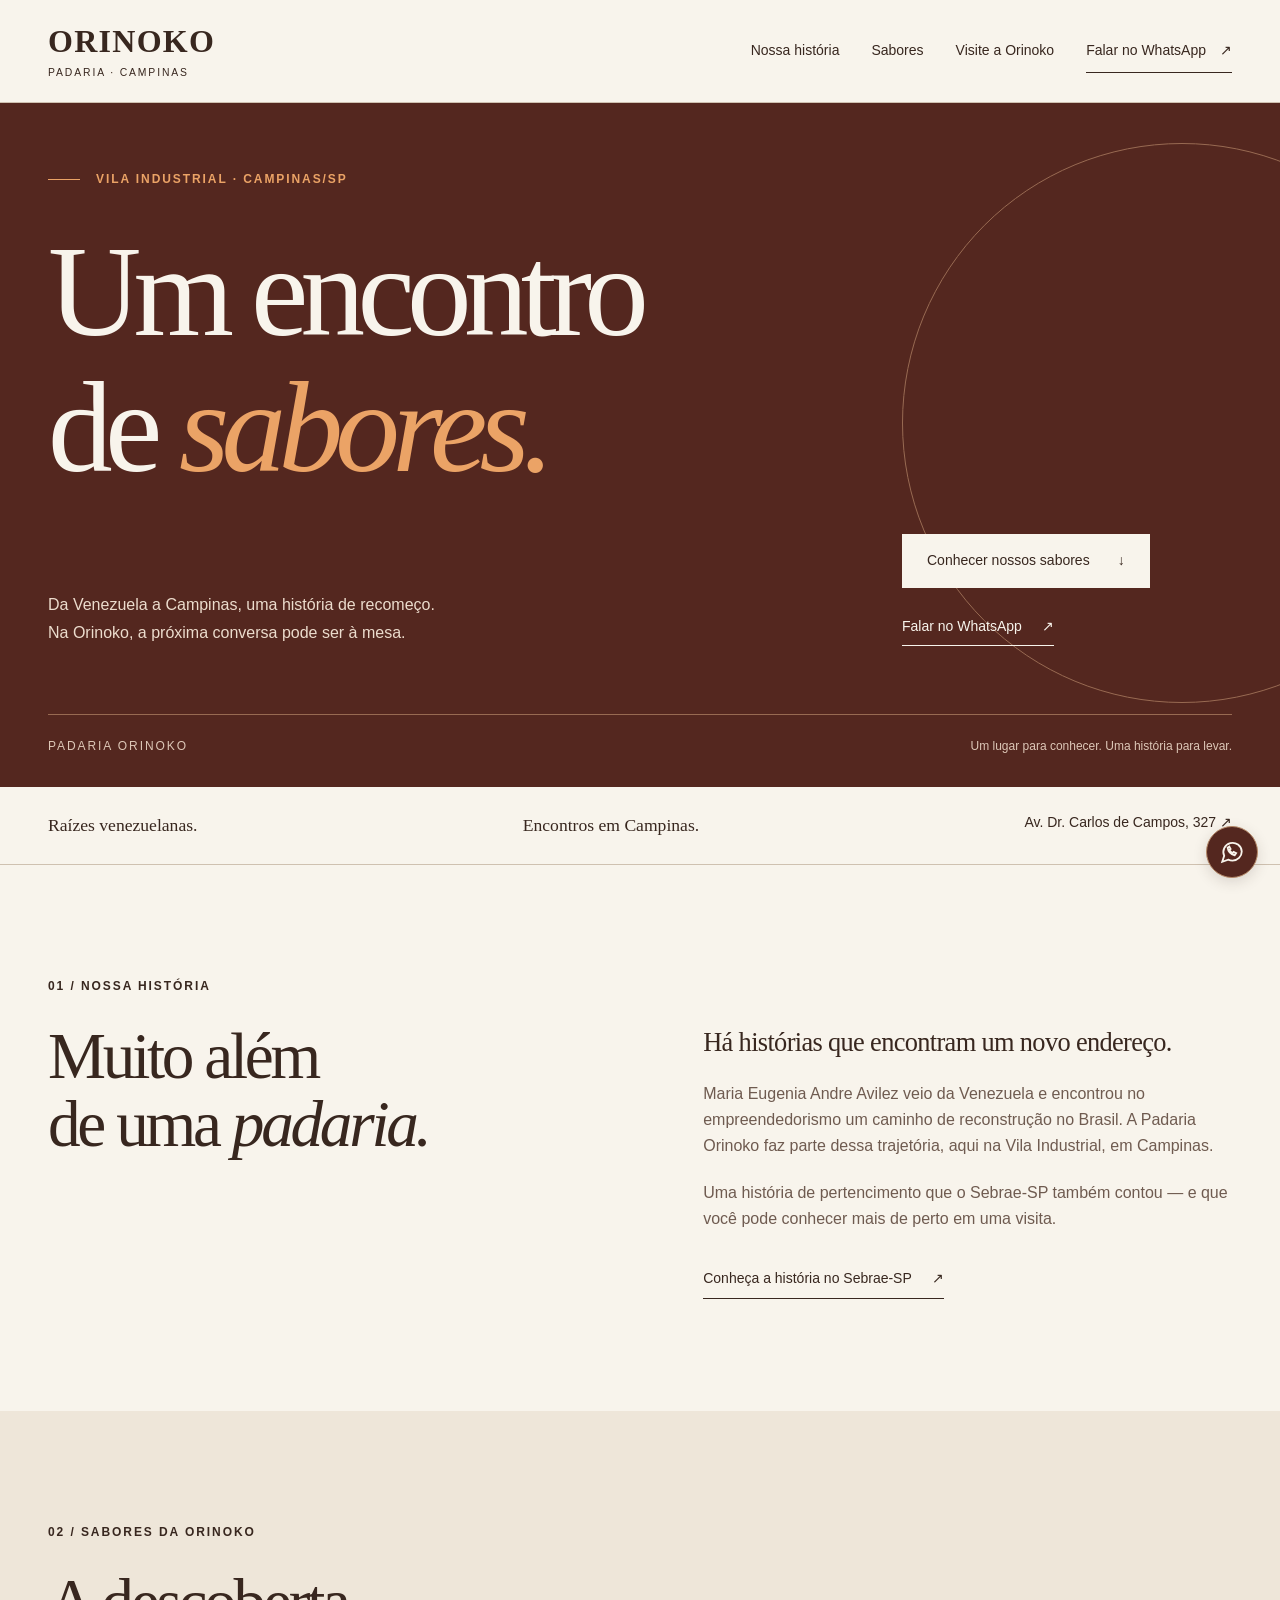
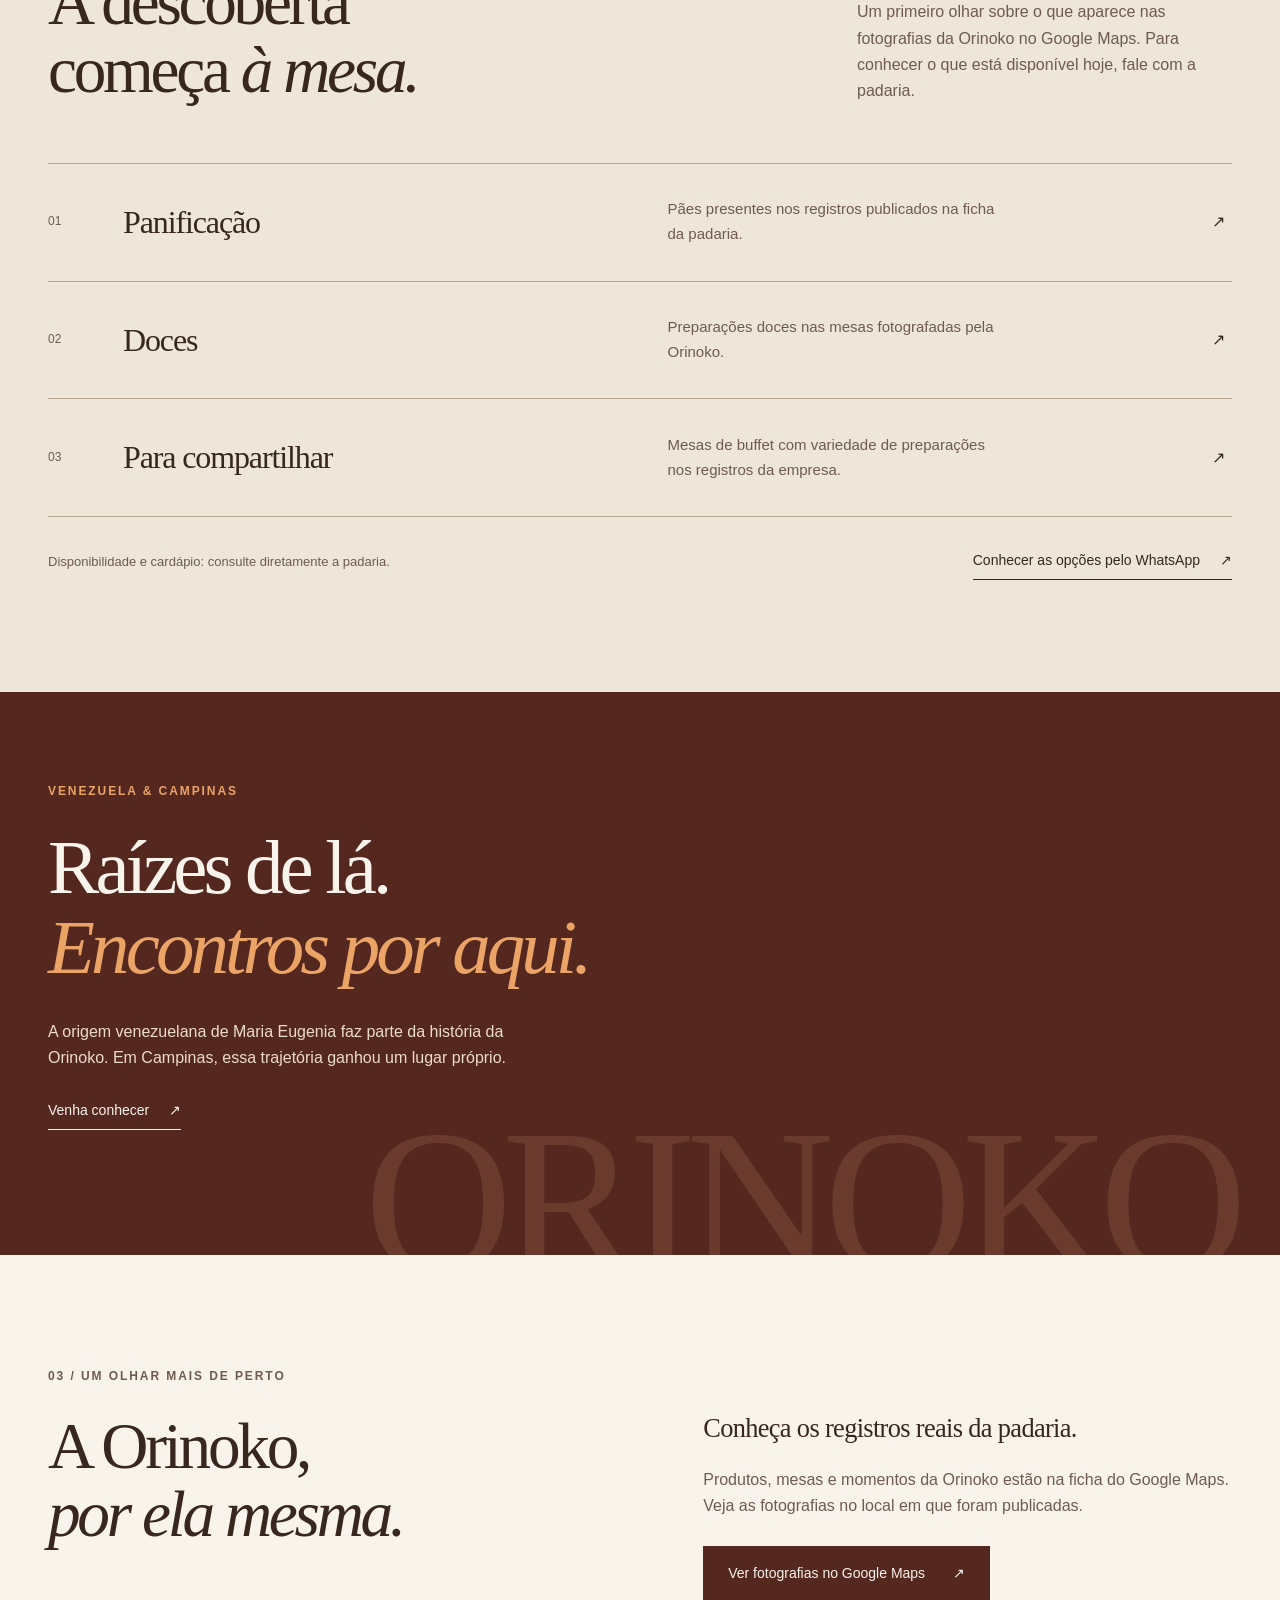
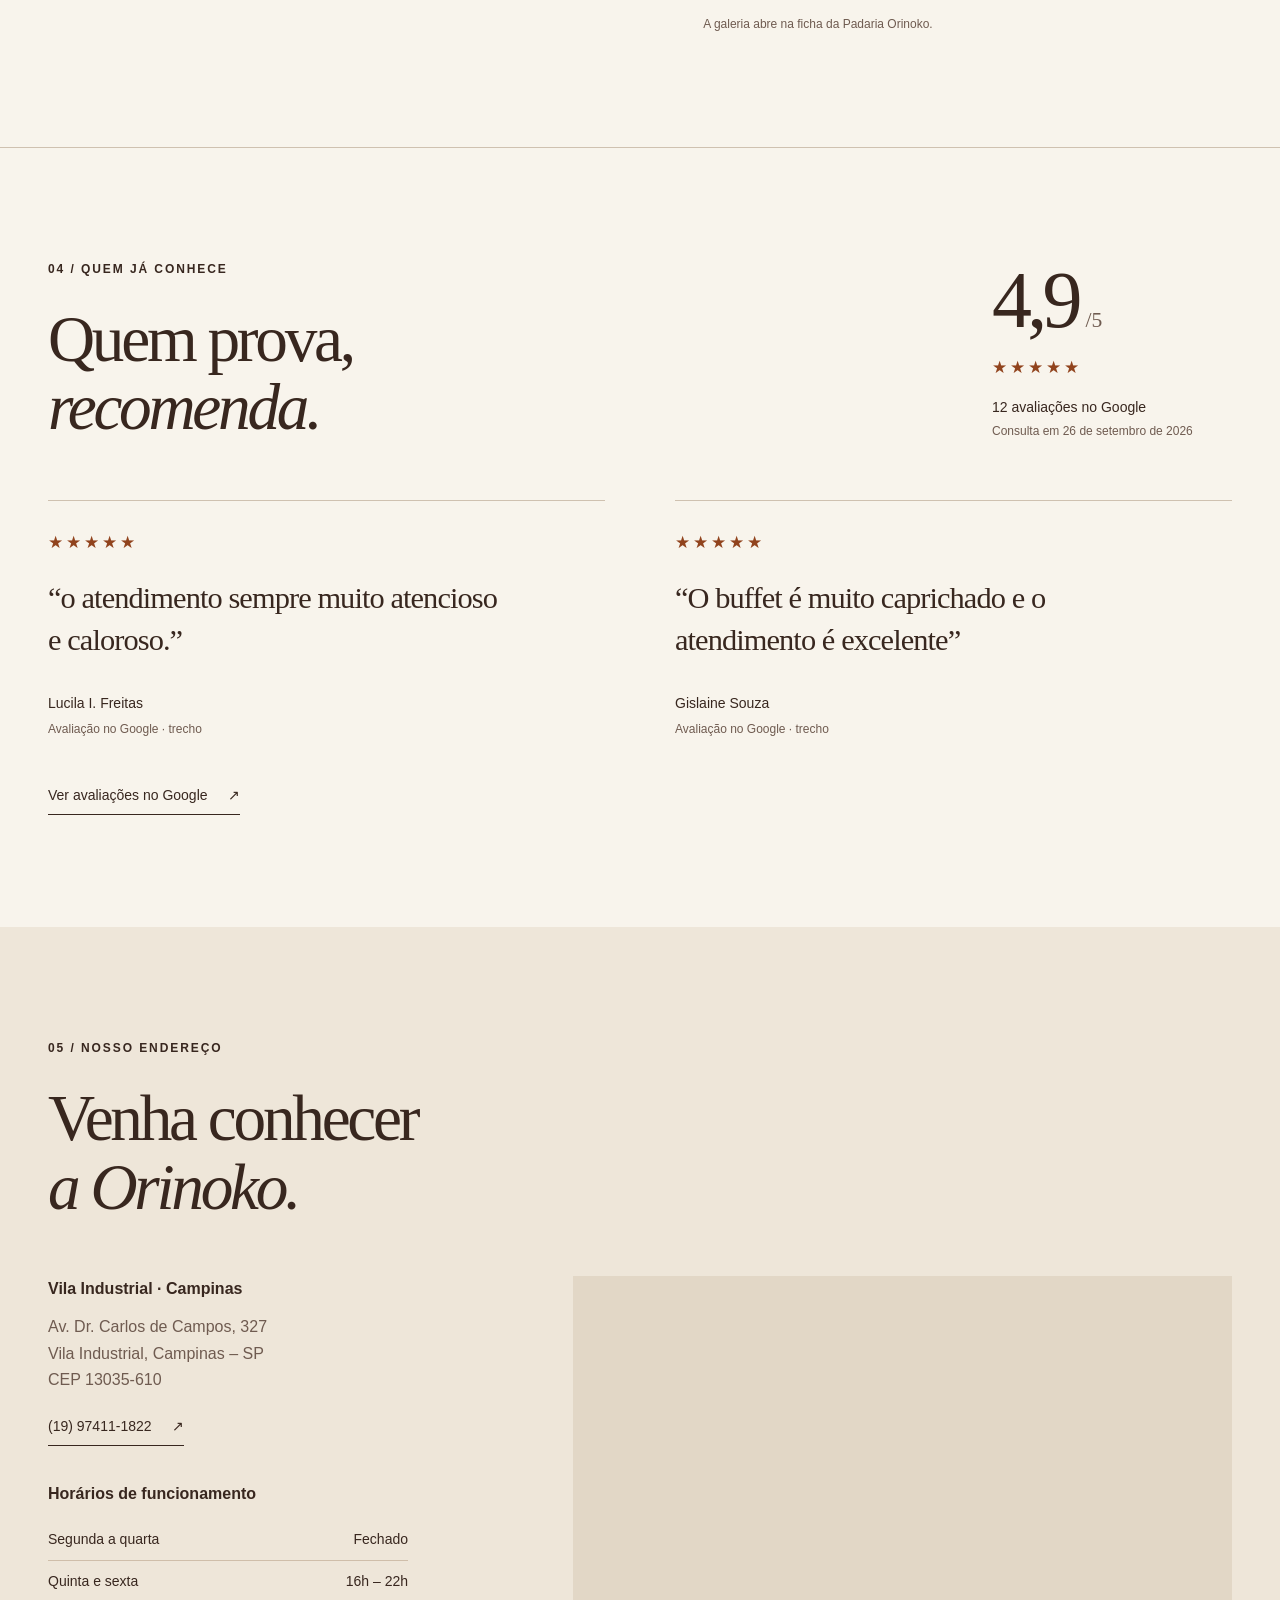
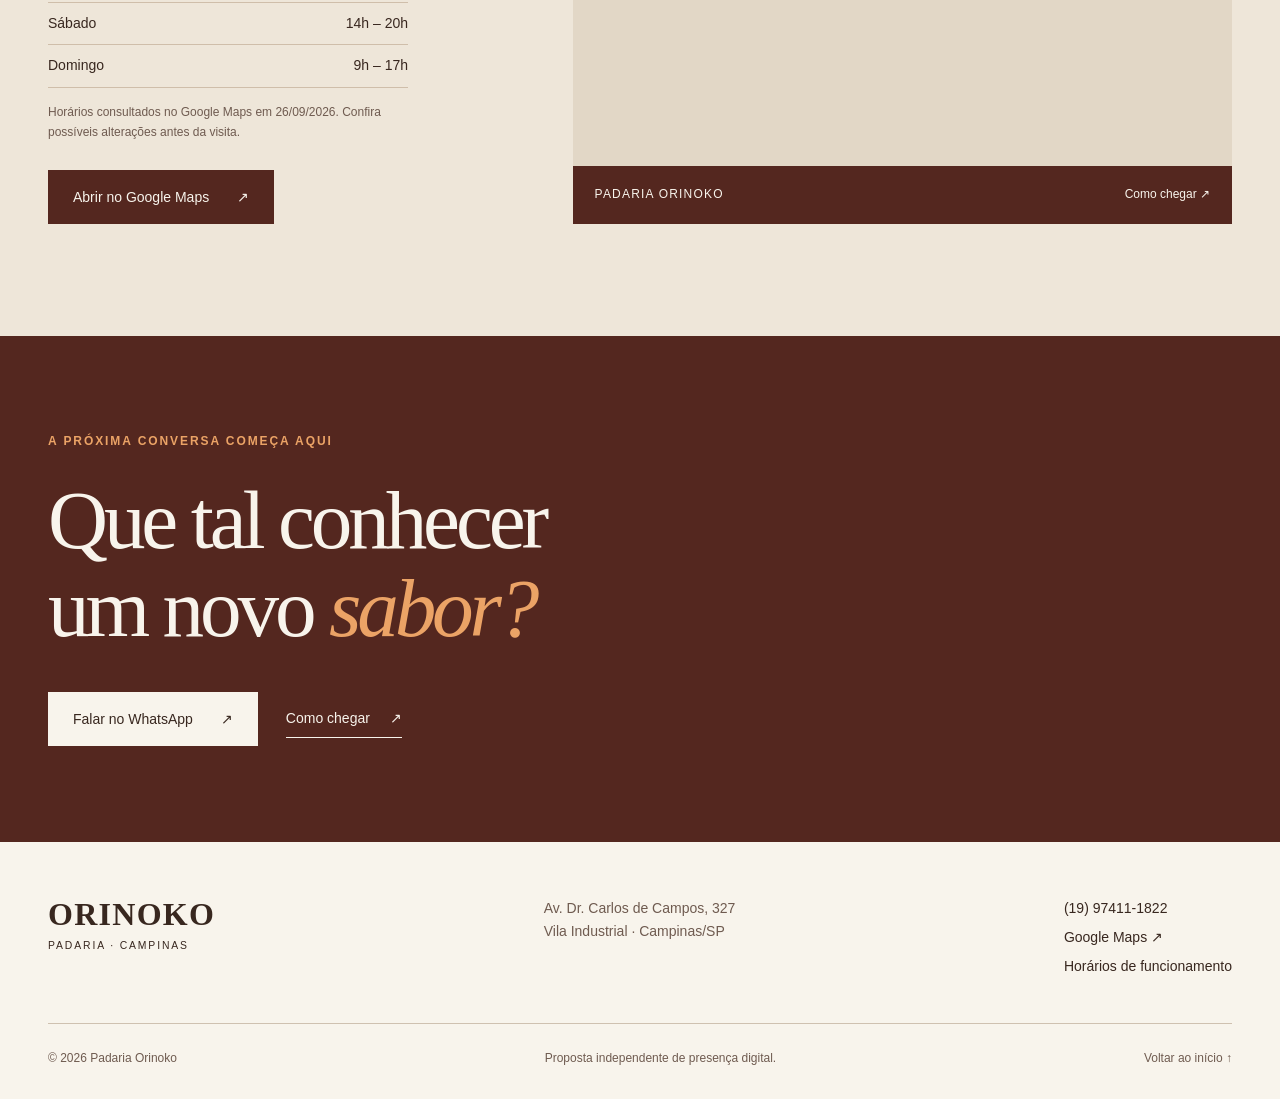
==== index.html @ e15315be "feat: create Orinoko bakery website" ====
<!doctype html>
<html lang="pt-BR">
  <head>
    <meta charset="utf-8" />
    <meta name="viewport" content="width=device-width, initial-scale=1" />
    <title>Padaria Orinoko | Campinas - SP</title>
    <meta
      name="description"
      content="Conheça a Padaria Orinoko, na Vila Industrial em Campinas. Veja a localização, os horários e entre em contato pelo WhatsApp."
    />
    <meta name="theme-color" content="#54271f" />
    <meta property="og:type" content="website" />
    <meta property="og:locale" content="pt_BR" />
    <meta property="og:title" content="Padaria Orinoko | Campinas - SP" />
    <meta
      property="og:description"
      content="Uma padaria na Vila Industrial. Conheça a Orinoko e planeje sua visita em Campinas."
    />
    <link rel="icon" type="image/svg+xml" href="assets/icons/favicon.svg" />
    <link rel="stylesheet" href="css/style.css" />
    <script src="js/main.js" defer></script>
    <script type="application/ld+json">
      {
        "@context": "https://schema.org",
        "@type": "Bakery",
        "name": "Padaria Orinoko",
        "telephone": "+55-19-97411-1822",
        "address": {
          "@type": "PostalAddress",
          "streetAddress": "Av. Dr. Carlos de Campos, 327 - Vila Industrial",
          "addressLocality": "Campinas",
          "addressRegion": "SP",
          "postalCode": "13035-610",
          "addressCountry": "BR"
        },
        "geo": {
          "@type": "GeoCoordinates",
          "latitude": -22.9089438,
          "longitude": -47.0802689
        },
        "hasMap": "https://www.google.com/maps?cid=2691141686588367925",
        "openingHoursSpecification": [
          {
            "@type": "OpeningHoursSpecification",
            "dayOfWeek": ["Thursday", "Friday"],
            "opens": "16:00",
            "closes": "22:00"
          },
          {
            "@type": "OpeningHoursSpecification",
            "dayOfWeek": "Saturday",
            "opens": "14:00",
            "closes": "20:00"
          },
          {
            "@type": "OpeningHoursSpecification",
            "dayOfWeek": "Sunday",
            "opens": "09:00",
            "closes": "17:00"
          }
        ]
      }
    </script>
  </head>
  <body>
    <a class="skip-link" href="#conteudo">Pular para o conteúdo</a>
    <header class="site-header">
      <div class="container header-inner">
        <!-- TODO: substituir pelo logotipo oficial fornecido pela Padaria Orinoko -->
        <a class="wordmark" href="#inicio" aria-label="Orinoko, início"
          >ORINOKO<span>PADARIA · CAMPINAS</span></a
        >
        <button
          class="menu-toggle"
          aria-expanded="false"
          aria-controls="navigation"
          hidden
        >
          Menu <span aria-hidden="true">+</span>
        </button>
        <nav id="navigation" aria-label="Navegação principal">
          <a href="#sobre">Nossa história</a><a href="#sabores">Sabores</a
          ><a href="#visite">Visite a Orinoko</a>
          <a
            class="header-contact"
            data-whatsapp
            href="https://wa.me/5519974111822?text=Ol%C3%A1!%20Vim%20pelo%20site%20da%20Padaria%20Orinoko%20e%20gostaria%20de%20mais%20informa%C3%A7%C3%B5es."
            >Falar no WhatsApp <span aria-hidden="true">↗</span></a
          >
        </nav>
      </div>
    </header>
    <main id="conteudo">
      <section class="hero" id="inicio" aria-labelledby="hero-title">
        <div class="container hero-inner">
          <p class="eyebrow">
            <span class="small-line" aria-hidden="true"></span> VILA INDUSTRIAL
            · CAMPINAS/SP
          </p>
          <h1 id="hero-title">Um encontro<br />de <em>sabores.</em></h1>
          <div class="hero-bottom">
            <p>
              Da Venezuela a Campinas, uma história de recomeço.<br
                class="desktop-break"
              />
              Na Orinoko, a próxima conversa pode ser à mesa.
            </p>
            <div class="actions">
              <a class="button button-light" href="#sabores"
                >Conhecer nossos sabores <span aria-hidden="true">↓</span></a
              ><a
                class="text-link light-link"
                data-whatsapp
                href="https://wa.me/5519974111822?text=Ol%C3%A1!%20Vim%20pelo%20site%20da%20Padaria%20Orinoko%20e%20gostaria%20de%20mais%20informa%C3%A7%C3%B5es."
                >Falar no WhatsApp <span aria-hidden="true">↗</span></a
              >
            </div>
          </div>
          <div class="hero-note">
            <span>PADARIA ORINOKO</span
            ><span>Um lugar para conhecer. Uma história para levar.</span>
          </div>
          <div class="hero-ring" aria-hidden="true"></div>
        </div>
      </section>
      <div class="intro-strip">
        <div class="container">
          <span>Raízes venezuelanas.</span><span>Encontros em Campinas.</span
          ><a href="#visite"
            >Av. Dr. Carlos de Campos, 327 <span aria-hidden="true">↗</span></a
          >
        </div>
      </div>
      <section class="section story" id="sobre" aria-labelledby="story-title">
        <div class="container story-grid">
          <div>
            <p class="eyebrow">01 / NOSSA HISTÓRIA</p>
            <h2 id="story-title">Muito além<br />de uma <em>padaria.</em></h2>
          </div>
          <div class="story-copy">
            <p class="lead">Há histórias que encontram um novo endereço.</p>
            <p>
              Maria Eugenia Andre Avilez veio da Venezuela e encontrou no
              empreendedorismo um caminho de reconstrução no Brasil. A Padaria
              Orinoko faz parte dessa trajetória, aqui na Vila Industrial, em
              Campinas.
            </p>
            <p>
              Uma história de pertencimento que o Sebrae-SP também contou — e
              que você pode conhecer mais de perto em uma visita.
            </p>
            <a
              class="text-link"
              href="https://pt.linkedin.com/posts/sebraesp_diadoimigrante-empreendedorismo-hist%C3%B3riasdesucesso-activity-7343714641413320707-zX1M"
              target="_blank"
              rel="noopener noreferrer"
              >Conheça a história no Sebrae-SP
              <span aria-hidden="true">↗</span></a
            >
          </div>
        </div>
      </section>
      <section
        class="section flavors"
        id="sabores"
        aria-labelledby="flavors-title"
      >
        <div class="container">
          <div class="section-heading">
            <div>
              <p class="eyebrow">02 / SABORES DA ORINOKO</p>
              <h2 id="flavors-title">
                A descoberta<br />começa <em>à mesa.</em>
              </h2>
            </div>
            <p>
              Um primeiro olhar sobre o que aparece nas fotografias da Orinoko
              no Google Maps. Para conhecer o que está disponível hoje, fale com
              a padaria.
            </p>
          </div>
          <!-- TODO: substituir por fotografia oficial fornecida pelo estabelecimento, validando a mesma foto na ficha do Google Maps e a autorização do autor. -->
          <div class="flavor-list">
            <article>
              <span class="item-number">01</span>
              <h3>Panificação</h3>
              <p>
                Pães presentes nos registros publicados na ficha da padaria.
              </p>
              <span aria-hidden="true">↗</span>
            </article>
            <article>
              <span class="item-number">02</span>
              <h3>Doces</h3>
              <p>Preparações doces nas mesas fotografadas pela Orinoko.</p>
              <span aria-hidden="true">↗</span>
            </article>
            <article>
              <span class="item-number">03</span>
              <h3>Para compartilhar</h3>
              <p>
                Mesas de buffet com variedade de preparações nos registros da
                empresa.
              </p>
              <span aria-hidden="true">↗</span>
            </article>
          </div>
          <div class="flavors-footer">
            <p>Disponibilidade e cardápio: consulte diretamente a padaria.</p>
            <a
              class="text-link"
              data-whatsapp
              href="https://wa.me/5519974111822?text=Ol%C3%A1!%20Vim%20pelo%20site%20da%20Padaria%20Orinoko%20e%20gostaria%20de%20mais%20informa%C3%A7%C3%B5es."
              >Conhecer as opções pelo WhatsApp
              <span aria-hidden="true">↗</span></a
            >
          </div>
        </div>
      </section>
      <section class="heritage" aria-labelledby="heritage-title">
        <div class="container heritage-inner">
          <p class="eyebrow">VENEZUELA & CAMPINAS</p>
          <h2 id="heritage-title">
            Raízes de lá.<br /><em>Encontros por aqui.</em>
          </h2>
          <p>
            A origem venezuelana de Maria Eugenia faz parte da história da
            Orinoko. Em Campinas, essa trajetória ganhou um lugar próprio.
          </p>
          <a class="text-link light-link" href="#visite"
            >Venha conhecer <span aria-hidden="true">↗</span></a
          ><span class="heritage-word" aria-hidden="true">ORINOKO</span>
        </div>
      </section>
      <section
        class="section gallery"
        id="galeria"
        aria-labelledby="gallery-title"
      >
        <div class="container gallery-grid">
          <div>
            <p class="eyebrow">03 / UM OLHAR MAIS DE PERTO</p>
            <h2 id="gallery-title">A Orinoko,<br /><em>por ela mesma.</em></h2>
          </div>
          <div>
            <p class="lead">Conheça os registros reais da padaria.</p>
            <p>
              Produtos, mesas e momentos da Orinoko estão na ficha do Google
              Maps. Veja as fotografias no local em que foram publicadas.
            </p>
            <a
              class="button button-dark"
              data-maps
              href="https://www.google.com/maps?cid=2691141686588367925"
              target="_blank"
              rel="noopener noreferrer"
              >Ver fotografias no Google Maps
              <span aria-hidden="true">↗</span></a
            >
            <p class="caption">A galeria abre na ficha da Padaria Orinoko.</p>
          </div>
        </div>
      </section>
      <section
        class="section reviews"
        id="avaliacoes"
        aria-labelledby="reviews-title"
      >
        <div class="container">
          <div class="section-heading">
            <div>
              <p class="eyebrow">04 / QUEM JÁ CONHECE</p>
              <h2 id="reviews-title">Quem prova,<br /><em>recomenda.</em></h2>
            </div>
            <div class="rating">
              <span class="rating-number">4,9<span>/5</span></span
              ><span class="stars" aria-label="4,9 de 5 estrelas">★★★★★</span>
              <p>
                12 avaliações no Google<br /><small
                  >Consulta em 26 de setembro de 2026</small
                >
              </p>
            </div>
          </div>
          <div class="review-grid">
            <figure>
              <span class="stars" aria-label="5 de 5 estrelas">★★★★★</span>
              <blockquote>
                “o atendimento sempre muito atencioso e caloroso.”
              </blockquote>
              <figcaption>
                Lucila I. Freitas<span>Avaliação no Google · trecho</span>
              </figcaption>
            </figure>
            <figure>
              <span class="stars" aria-label="5 de 5 estrelas">★★★★★</span>
              <blockquote>
                “O buffet é muito caprichado e o atendimento é excelente”
              </blockquote>
              <figcaption>
                Gislaine Souza<span>Avaliação no Google · trecho</span>
              </figcaption>
            </figure>
          </div>
          <a
            class="text-link"
            data-maps
            href="https://www.google.com/maps?cid=2691141686588367925"
            target="_blank"
            rel="noopener noreferrer"
            >Ver avaliações no Google <span aria-hidden="true">↗</span></a
          >
        </div>
      </section>
      <section class="section visit" id="visite" aria-labelledby="visit-title">
        <div class="container">
          <p class="eyebrow">05 / NOSSO ENDEREÇO</p>
          <h2 id="visit-title">Venha conhecer<br /><em>a Orinoko.</em></h2>
          <div class="visit-grid">
            <div class="visit-details">
              <h3>Vila Industrial · Campinas</h3>
              <address>
                Av. Dr. Carlos de Campos, 327<br />Vila Industrial, Campinas –
                SP<br />CEP 13035-610
              </address>
              <a class="text-link" href="tel:+5519974111822"
                >(19) 97411-1822 <span aria-hidden="true">↗</span></a
              >
              <div class="hours">
                <h3>Horários de funcionamento</h3>
                <dl>
                  <div>
                    <dt>Segunda a quarta</dt>
                    <dd>Fechado</dd>
                  </div>
                  <div>
                    <dt>Quinta e sexta</dt>
                    <dd>16h – 22h</dd>
                  </div>
                  <div>
                    <dt>Sábado</dt>
                    <dd>14h – 20h</dd>
                  </div>
                  <div>
                    <dt>Domingo</dt>
                    <dd>9h – 17h</dd>
                  </div>
                </dl>
                <p class="caption">
                  Horários consultados no Google Maps em 26/09/2026. Confira
                  possíveis alterações antes da visita.
                </p>
              </div>
              <a
                class="button button-dark"
                data-maps
                href="https://www.google.com/maps?cid=2691141686588367925"
                target="_blank"
                rel="noopener noreferrer"
                >Abrir no Google Maps <span aria-hidden="true">↗</span></a
              >
            </div>
            <div class="map-panel">
              <iframe
                title="Localização da Padaria Orinoko na Vila Industrial, Campinas"
                src="https://maps.google.com/maps?q=Padaria%20Orinoko%2C%20Av.%20Dr.%20Carlos%20de%20Campos%2C%20327%2C%20Campinas&z=16&output=embed"
                width="640"
                height="520"
                loading="lazy"
                referrerpolicy="no-referrer-when-downgrade"
                allowfullscreen
              ></iframe>
              <div class="map-caption">
                <span>PADARIA ORINOKO</span
                ><a
                  data-maps
                  href="https://www.google.com/maps?cid=2691141686588367925"
                  target="_blank"
                  rel="noopener noreferrer"
                  >Como chegar <span aria-hidden="true">↗</span></a
                >
              </div>
            </div>
          </div>
        </div>
      </section>
      <section class="final-cta" aria-labelledby="cta-title">
        <div class="container">
          <p class="eyebrow">A PRÓXIMA CONVERSA COMEÇA AQUI</p>
          <h2 id="cta-title">Que tal conhecer<br />um novo <em>sabor?</em></h2>
          <div class="actions">
            <a
              class="button button-light"
              data-whatsapp
              href="https://wa.me/5519974111822?text=Ol%C3%A1!%20Vim%20pelo%20site%20da%20Padaria%20Orinoko%20e%20gostaria%20de%20mais%20informa%C3%A7%C3%B5es."
              >Falar no WhatsApp <span aria-hidden="true">↗</span></a
            ><a
              class="text-link light-link"
              data-maps
              href="https://www.google.com/maps?cid=2691141686588367925"
              target="_blank"
              rel="noopener noreferrer"
              >Como chegar <span aria-hidden="true">↗</span></a
            >
          </div>
        </div>
      </section>
    </main>
    <footer>
      <div class="container">
        <div class="footer-top">
          <a class="wordmark" href="#inicio"
            >ORINOKO<span>PADARIA · CAMPINAS</span></a
          >
          <p>
            Av. Dr. Carlos de Campos, 327<br />Vila Industrial · Campinas/SP
          </p>
          <div class="footer-links">
            <a href="tel:+5519974111822">(19) 97411-1822</a
            ><a
              data-maps
              href="https://www.google.com/maps?cid=2691141686588367925"
              target="_blank"
              rel="noopener noreferrer"
              >Google Maps ↗</a
            ><a href="#visite">Horários de funcionamento</a>
          </div>
        </div>
        <div class="footer-bottom">
          <span>© <span id="year">2026</span> Padaria Orinoko</span
          ><span>Proposta independente de presença digital.</span
          ><a href="#inicio">Voltar ao início ↑</a>
        </div>
      </div>
    </footer>
    <a
      class="floating-contact"
      data-whatsapp
      href="https://wa.me/5519974111822?text=Ol%C3%A1!%20Vim%20pelo%20site%20da%20Padaria%20Orinoko%20e%20gostaria%20de%20mais%20informa%C3%A7%C3%B5es."
      aria-label="Falar com a Padaria Orinoko no WhatsApp"
      ><svg
        viewBox="0 0 24 24"
        fill="none"
        stroke="currentColor"
        stroke-width="1.7"
        aria-hidden="true"
      >
        <path
          d="M21 11.5a8.5 8.5 0 0 1-8.5 8.5 9 9 0 0 1-4-.9L3 21l1.8-5.4A8.5 8.5 0 1 1 21 11.5Z"
        />
        <path
          d="M8 8c.5 4 2.5 6 6.5 7l1.3-2-2.3-1-.8 1c-1.5-.7-2.3-1.5-3-3l1-.8L9.5 7Z"
        /></svg
    ></a>
  </body>
</html>
---- css/style.css ----
:root {
  --paper: #f8f4ec;
  --ink: #38271f;
  --wine: #54271f;
  --orange: #eba366;
  --muted: #6f5b50;
  --line: #cfc1b0;
  --white: #fffdf7;
  --serif: Georgia, "Times New Roman", serif;
  --sans: Arial, Helvetica, sans-serif;
}
* {
  box-sizing: border-box;
}
html {
  scroll-behavior: smooth;
  scroll-padding-top: 105px;
}
body {
  margin: 0;
  background: var(--paper);
  color: var(--ink);
  font-family: var(--sans);
  font-size: 16px;
  line-height: 1.65;
}
a {
  color: inherit;
  text-decoration: none;
}
button {
  font: inherit;
}
a,
button {
  -webkit-tap-highlight-color: transparent;
}
a:focus-visible,
button:focus-visible {
  outline: 3px solid #a44917;
  outline-offset: 6px;
}
h1,
h2,
h3,
p,
figure {
  margin: 0;
}
h1,
h2 {
  font-family: var(--serif);
  font-weight: 400;
  line-height: 1.05;
  letter-spacing: -0.05em;
}
h2 {
  font-size: clamp(2.7rem, 5.1vw, 4.8rem);
}
h2 em {
  font-weight: 400;
}
h3 {
  font-weight: 500;
}
p + p {
  margin-top: 20px;
}
.container {
  width: min(1280px, calc(100% - 96px));
  margin: auto;
}
.section {
  padding: 112px 0;
}
.eyebrow {
  font-size: 0.75rem;
  font-weight: 600;
  letter-spacing: 0.16em;
  line-height: 1.6;
  margin-bottom: 26px;
}
.skip-link {
  position: fixed;
  top: -100px;
  left: 16px;
  padding: 12px 18px;
  background: var(--white);
  z-index: 50;
}
.skip-link:focus {
  top: 12px;
}
.site-header {
  background: var(--paper);
  position: sticky;
  top: 0;
  z-index: 20;
  border-bottom: 1px solid var(--line);
}
.header-inner {
  min-height: 102px;
  display: flex;
  align-items: center;
  justify-content: space-between;
  gap: 28px;
}
.wordmark {
  font-family: var(--serif);
  font-size: 2rem;
  font-weight: 700;
  letter-spacing: 0.04em;
  line-height: 1.1;
  display: inline-block;
}
.wordmark span {
  display: block;
  font-family: var(--sans);
  font-size: 0.65rem;
  letter-spacing: 0.18em;
  font-weight: 400;
  margin-top: 8px;
}
nav {
  display: flex;
  align-items: center;
  gap: 32px;
  font-size: 0.875rem;
}
nav > a {
  padding: 10px 0;
}
nav > a:hover {
  color: #9a461e;
}
.header-contact {
  border-bottom: 1px solid var(--ink);
  display: flex;
  gap: 14px;
}
.menu-toggle {
  border: 1px solid var(--line);
  background: none;
  padding: 8px 12px;
  color: var(--ink);
}
.hero {
  background: var(--wine);
  color: var(--paper);
  overflow: hidden;
}
.hero-inner {
  padding-top: 67px;
  padding-bottom: 30px;
  position: relative;
  isolation: isolate;
}
.hero .eyebrow {
  display: flex;
  align-items: center;
  gap: 16px;
  color: var(--orange);
  margin-bottom: 35px;
}
.small-line {
  width: 32px;
  height: 1px;
  background: currentColor;
}
.hero h1 {
  font-size: clamp(4.8rem, 10.1vw, 9.5rem);
  letter-spacing: -0.06em;
  max-width: 1040px;
}
.hero h1 em {
  color: var(--orange);
  font-weight: 400;
}
.hero-bottom {
  display: flex;
  justify-content: space-between;
  align-items: flex-end;
  gap: 48px;
  padding: 38px 0 68px;
}
.hero-bottom p {
  max-width: 510px;
  color: #ecdccd;
  line-height: 1.7;
}
.actions {
  display: flex;
  align-items: center;
  gap: 28px;
  flex-wrap: wrap;
}
.hero .actions {
  max-width: 330px;
  gap: 20px;
}
.button {
  min-height: 54px;
  display: inline-flex;
  align-items: center;
  justify-content: space-between;
  gap: 28px;
  padding: 15px 24px;
  font-size: 0.875rem;
  line-height: 1.5;
  border: 1px solid transparent;
  transition:
    background 0.2s,
    color 0.2s,
    transform 0.2s;
}
.button:hover {
  transform: translateY(-2px);
}
.button-light {
  background: var(--paper);
  color: var(--ink);
}
.button-light:hover {
  background: var(--orange);
}
.button-dark {
  background: var(--wine);
  color: var(--paper);
}
.button-dark:hover {
  background: #753a29;
}
.text-link {
  display: inline-flex;
  gap: 20px;
  align-items: center;
  padding: 7px 0;
  border-bottom: 1px solid currentColor;
  font-size: 0.875rem;
  line-height: 1.65;
}
.text-link:hover {
  color: #a44917;
}
.light-link:hover {
  color: var(--orange);
}
.hero-note {
  border-top: 1px solid #986a52;
  display: flex;
  justify-content: space-between;
  gap: 20px;
  padding-top: 22px;
  font-size: 0.75rem;
  color: #ddc7b7;
}
.hero-note > span:first-child {
  letter-spacing: 0.16em;
}
.hero-ring {
  position: absolute;
  z-index: -1;
  width: 560px;
  height: 560px;
  right: -230px;
  top: 40px;
  border: 1px solid #986a52;
  border-radius: 50%;
  pointer-events: none;
}
.intro-strip {
  border-bottom: 1px solid var(--line);
}
.intro-strip .container {
  display: flex;
  justify-content: space-between;
  gap: 24px;
  padding: 24px 0;
  font-size: 0.875rem;
}
.intro-strip > div > span {
  font-family: var(--serif);
  font-size: 1.1rem;
}
.story-grid,
.gallery-grid {
  display: grid;
  grid-template-columns: 1.05fr 1fr;
  gap: 100px;
}
.story-copy {
  padding-top: 47px;
}
.story-copy > p:not(.lead),
.gallery-grid p:not(.lead) {
  color: var(--muted);
}
.lead {
  font-family: var(--serif);
  font-size: 1.65rem;
  line-height: 1.4;
  letter-spacing: -0.025em;
}
.story-copy .text-link {
  margin-top: 28px;
}
.flavors {
  background: #eee6d9;
}
.section-heading {
  display: flex;
  justify-content: space-between;
  align-items: flex-end;
  gap: 72px;
  margin-bottom: 58px;
}
.section-heading > p {
  max-width: 375px;
  color: var(--muted);
}
.flavor-list article {
  border-top: 1px solid #b8a48e;
  display: grid;
  grid-template-columns: 55px 1fr 1fr 20px;
  gap: 20px;
  align-items: center;
  padding: 32px 0;
}
.flavor-list article:last-child {
  border-bottom: 1px solid #b8a48e;
}
.item-number {
  font-size: 0.75rem;
  color: var(--muted);
}
.flavor-list h3 {
  font-family: var(--serif);
  font-size: clamp(1.75rem, 2.5vw, 2.5rem);
  letter-spacing: -0.035em;
}
.flavor-list p {
  font-size: 0.9375rem;
  color: var(--muted);
  max-width: 340px;
}
.flavors-footer {
  display: flex;
  justify-content: space-between;
  align-items: center;
  gap: 32px;
  margin-top: 25px;
}
.flavors-footer p {
  font-size: 0.8125rem;
  color: var(--muted);
}
.heritage {
  background: var(--wine);
  color: var(--paper);
  overflow: hidden;
}
.heritage-inner {
  padding: 90px 0 125px;
  position: relative;
}
.heritage .eyebrow {
  color: var(--orange);
}
.heritage h2 {
  font-size: clamp(3rem, 6vw, 6rem);
}
.heritage h2 em {
  color: var(--orange);
}
.heritage p:not(.eyebrow) {
  max-width: 470px;
  margin: 30px 0 20px;
  color: #ecdccd;
}
.heritage-word {
  position: absolute;
  bottom: -50px;
  right: -5px;
  font-family: var(--serif);
  font-size: clamp(7rem, 16vw, 15rem);
  letter-spacing: -0.05em;
  line-height: 1;
  color: #865240;
  opacity: 0.45;
  pointer-events: none;
}
.gallery-grid > div:nth-child(2) {
  padding-top: 43px;
}
.gallery-grid .button {
  margin-top: 27px;
}
.caption {
  font-size: 0.75rem !important;
  line-height: 1.7;
  color: var(--muted);
  margin-top: 14px;
}
.reviews {
  border-top: 1px solid var(--line);
}
.rating {
  min-width: 240px;
}
.rating-number {
  font-family: var(--serif);
  font-size: 5rem;
  line-height: 1;
  letter-spacing: -0.06em;
  display: block;
}
.rating-number > span {
  font-size: 1.35rem;
  color: var(--muted);
  letter-spacing: 0;
  margin-left: 8px;
}
.stars {
  color: #91431d;
  font-size: 1.05rem;
  letter-spacing: 0.18em;
  display: block;
  margin: 14px 0;
}
.rating p {
  font-size: 0.875rem;
}
.rating small {
  font-size: 0.75rem;
  color: var(--muted);
}
.review-grid {
  display: grid;
  grid-template-columns: 1fr 1fr;
  gap: 70px;
  margin-bottom: 37px;
}
.review-grid figure {
  border-top: 1px solid var(--line);
  padding: 14px 0 0;
}
.review-grid blockquote {
  font-family: var(--serif);
  font-size: 1.9rem;
  line-height: 1.4;
  letter-spacing: -0.03em;
  margin: 20px 0 30px;
  max-width: 460px;
}
.review-grid figcaption {
  font-size: 0.875rem;
}
.review-grid figcaption span {
  display: block;
  font-size: 0.75rem;
  color: var(--muted);
  margin-top: 5px;
}
.visit {
  background: #eee6d9;
}
.visit-grid {
  display: grid;
  grid-template-columns: 0.8fr 1.2fr;
  gap: 85px;
  margin-top: 55px;
}
.visit-details h3 {
  font-size: 1rem;
  font-weight: 600;
  margin-bottom: 12px;
}
address {
  font-style: normal;
  color: var(--muted);
  margin-bottom: 14px;
}
.hours {
  margin: 35px 0 28px;
  max-width: 360px;
}
.hours dl {
  margin: 0;
}
.hours dl > div {
  display: flex;
  justify-content: space-between;
  gap: 20px;
  padding: 9px 0;
  border-bottom: 1px solid #cfbeaa;
  font-size: 0.875rem;
}
.hours dd {
  margin: 0;
  white-space: nowrap;
}
.map-panel {
  min-width: 0;
  background: #e2d7c6;
  display: flex;
  flex-direction: column;
}
.map-panel iframe {
  border: 0;
  width: 100%;
  height: 100%;
  min-height: 435px;
  flex: 1;
}
.map-caption {
  display: flex;
  justify-content: space-between;
  gap: 20px;
  align-items: center;
  background: var(--wine);
  color: var(--paper);
  padding: 19px 22px;
  font-size: 0.75rem;
}
.map-caption > span {
  letter-spacing: 0.1em;
}
.final-cta {
  background: var(--wine);
  color: var(--paper);
  padding: 96px 0;
}
.final-cta .eyebrow {
  color: var(--orange);
}
.final-cta h2 {
  font-size: clamp(3rem, 6.5vw, 6.1rem);
}
.final-cta h2 em {
  color: var(--orange);
}
.final-cta .actions {
  margin-top: 40px;
}
footer {
  padding: 55px 0 30px;
}
.footer-top {
  display: flex;
  justify-content: space-between;
  align-items: flex-start;
  gap: 38px;
  padding-bottom: 45px;
}
.footer-top p {
  font-size: 0.875rem;
  color: var(--muted);
}
.footer-links {
  display: flex;
  flex-direction: column;
  gap: 6px;
  font-size: 0.875rem;
}
.footer-links a:hover {
  color: #a44917;
}
.footer-bottom {
  display: flex;
  justify-content: space-between;
  align-items: center;
  gap: 20px;
  border-top: 1px solid var(--line);
  padding-top: 25px;
  font-size: 0.75rem;
  color: var(--muted);
}
.floating-contact {
  position: fixed;
  bottom: 22px;
  right: 22px;
  width: 52px;
  height: 52px;
  border-radius: 50%;
  display: grid;
  place-items: center;
  background: var(--wine);
  color: var(--paper);
  border: 1px solid #b38766;
  z-index: 25;
  box-shadow: 0 4px 14px #38271f26;
}
.floating-contact svg {
  width: 26px;
  height: 26px;
}
.floating-contact:hover {
  background: #753a29;
}
.menu-toggle {
  display: none;
}
@media (min-width: 1441px) {
  .hero-inner {
    padding-top: 90px;
  }
  .hero-bottom {
    padding-bottom: 85px;
  }
}
@media (max-width: 1100px) {
  .container {
    width: calc(100% - 64px);
  }
  nav {
    gap: 22px;
  }
  .header-contact {
    font-size: 0.8125rem;
  }
  .story-grid,
  .gallery-grid {
    gap: 55px;
  }
  .hero-bottom {
    gap: 35px;
  }
  .visit-grid {
    gap: 45px;
  }
  .section-heading {
    gap: 45px;
  }
  .flavor-list article {
    grid-template-columns: 40px 1fr 1fr 20px;
  }
  .hero-ring {
    right: -280px;
  }
}
@media (max-width: 900px) {
  .header-inner {
    min-height: 90px;
  }
  .wordmark {
    font-size: 1.8rem;
  }
  nav {
    gap: 18px;
  }
  nav > a {
    font-size: 0.8125rem;
  }
  .header-contact {
    max-width: 100px;
    line-height: 1.3;
  }
  .hero h1 {
    font-size: clamp(4.6rem, 11.5vw, 7rem);
  }
  .hero-bottom {
    align-items: flex-start;
  }
  .desktop-break {
    display: none;
  }
  .section {
    padding: 80px 0;
  }
  .story-grid,
  .gallery-grid {
    gap: 40px;
  }
  .section-heading {
    align-items: flex-start;
    gap: 40px;
  }
  .section-heading > p {
    max-width: 310px;
  }
  .flavor-list article {
    grid-template-columns: 30px 1fr 1fr 16px;
    gap: 16px;
  }
  .visit-grid {
    gap: 36px;
    grid-template-columns: 1fr 1fr;
  }
  .map-panel iframe {
    min-height: 480px;
  }
  .heritage-inner {
    padding-top: 80px;
  }
  .footer-top {
    gap: 28px;
  }
}
@media (max-width: 700px) {
  html {
    scroll-padding-top: 90px;
  }
  .container {
    width: calc(100% - 40px);
  }
  .header-inner {
    min-height: 82px;
    flex-wrap: wrap;
    gap: 0;
  }
  .wordmark {
    font-size: 1.7rem;
  }
  .wordmark span {
    font-size: 0.6rem;
  }
  .menu-toggle:not([hidden]) {
    display: flex;
    gap: 15px;
    align-items: center;
  }
  .js-enabled nav {
    display: none;
  }
  .js-enabled nav.is-open {
    display: flex;
  }
  .site-header nav {
    width: 100%;
    flex-direction: column;
    align-items: stretch;
    gap: 0;
    padding: 15px 0 20px;
    border-top: 1px solid var(--line);
    margin-top: 15px;
  }
  .site-header nav a {
    padding: 12px 0;
    font-size: 1rem;
  }
  .site-header .header-contact {
    max-width: none;
    justify-content: space-between;
  }
  .hero-inner {
    padding-top: 45px;
    padding-bottom: 24px;
  }
  .hero .eyebrow {
    font-size: 0.6875rem;
    letter-spacing: 0.12em;
    gap: 10px;
    margin-bottom: 35px;
  }
  .small-line {
    width: 20px;
  }
  .hero h1 {
    font-size: clamp(3.55rem, 12.4vw, 5.7rem);
  }
  .hero-bottom {
    display: block;
    padding: 28px 0 38px;
  }
  .hero-bottom p {
    font-size: 0.9375rem;
    max-width: 400px;
  }
  .hero .actions {
    margin-top: 28px;
    max-width: none;
    gap: 18px;
  }
  .hero .button {
    padding: 14px 18px;
  }
  .hero-ring {
    width: 350px;
    height: 350px;
    right: -230px;
    top: 62px;
  }
  .hero-note {
    display: block;
    font-size: 0.6875rem;
  }
  .hero-note span:last-child {
    display: block;
    margin-top: 7px;
  }
  .intro-strip .container {
    flex-wrap: wrap;
    gap: 6px 20px;
    padding: 20px 0;
  }
  .intro-strip > div > span {
    font-size: 1rem;
  }
  .intro-strip a {
    width: 100%;
    font-size: 0.8125rem;
    margin-top: 4px;
  }
  .section {
    padding: 66px 0;
  }
  .eyebrow {
    margin-bottom: 22px;
    font-size: 0.6875rem;
  }
  .story-grid,
  .gallery-grid {
    grid-template-columns: 1fr;
    gap: 30px;
  }
  .story-copy,
  .gallery-grid > div:nth-child(2) {
    padding-top: 0;
  }
  .lead {
    font-size: 1.5rem;
  }
  .section-heading {
    display: block;
    margin-bottom: 35px;
  }
  .section-heading > p {
    margin-top: 26px;
    max-width: 100%;
  }
  .flavor-list article {
    grid-template-columns: 30px 1fr 15px;
    gap: 10px;
    padding: 24px 0;
  }
  .flavor-list h3 {
    font-size: 1.8rem;
  }
  .flavor-list p {
    grid-column: 2;
    max-width: 100%;
    font-size: 0.875rem;
  }
  .flavor-list article > span:last-child {
    grid-column: 3;
    grid-row: 1;
  }
  .flavors-footer {
    display: block;
    margin-top: 22px;
  }
  .flavors-footer .text-link {
    margin-top: 14px;
  }
  .heritage-inner {
    padding: 66px 0 110px;
  }
  .heritage-word {
    font-size: clamp(5rem, 22vw, 9rem);
    bottom: -17px;
  }
  .heritage p:not(.eyebrow) {
    font-size: 0.9375rem;
  }
  .gallery-grid .button {
    gap: 15px;
    padding: 14px 18px;
  }
  .rating {
    margin-top: 30px;
    display: grid;
    grid-template-columns: 130px 1fr;
    align-items: center;
    gap: 0 15px;
  }
  .rating-number {
    grid-row: 1 / 3;
    font-size: 4.5rem;
  }
  .rating .stars {
    margin: 0;
  }
  .rating p {
    font-size: 0.8125rem;
  }
  .rating small {
    font-size: 0.6875rem;
  }
  .review-grid {
    grid-template-columns: 1fr;
    gap: 32px;
  }
  .review-grid blockquote {
    font-size: 1.7rem;
    margin: 15px 0 24px;
  }
  .visit-grid {
    grid-template-columns: 1fr;
    gap: 36px;
    margin-top: 36px;
  }
  .hours {
    max-width: 100%;
  }
  .map-panel iframe {
    min-height: 340px;
    height: 340px;
  }
  .final-cta {
    padding: 66px 0;
  }
  .final-cta .eyebrow {
    font-size: 0.6875rem;
    letter-spacing: 0.12em;
  }
  .final-cta .actions {
    gap: 22px;
    margin-top: 30px;
  }
  .footer-top {
    display: block;
    padding-bottom: 30px;
  }
  .footer-top p {
    margin: 28px 0 20px;
  }
  .footer-bottom {
    display: block;
    padding-right: 45px;
  }
  .footer-bottom > span,
  .footer-bottom > a {
    display: block;
    margin-top: 8px;
  }
  .floating-contact {
    width: 48px;
    height: 48px;
    bottom: 16px;
    right: 16px;
  }
}
@media (prefers-reduced-motion: reduce) {
  html {
    scroll-behavior: auto;
  }
  *,
  *::before,
  *::after {
    transition: none !important;
    animation: none !important;
  }
}
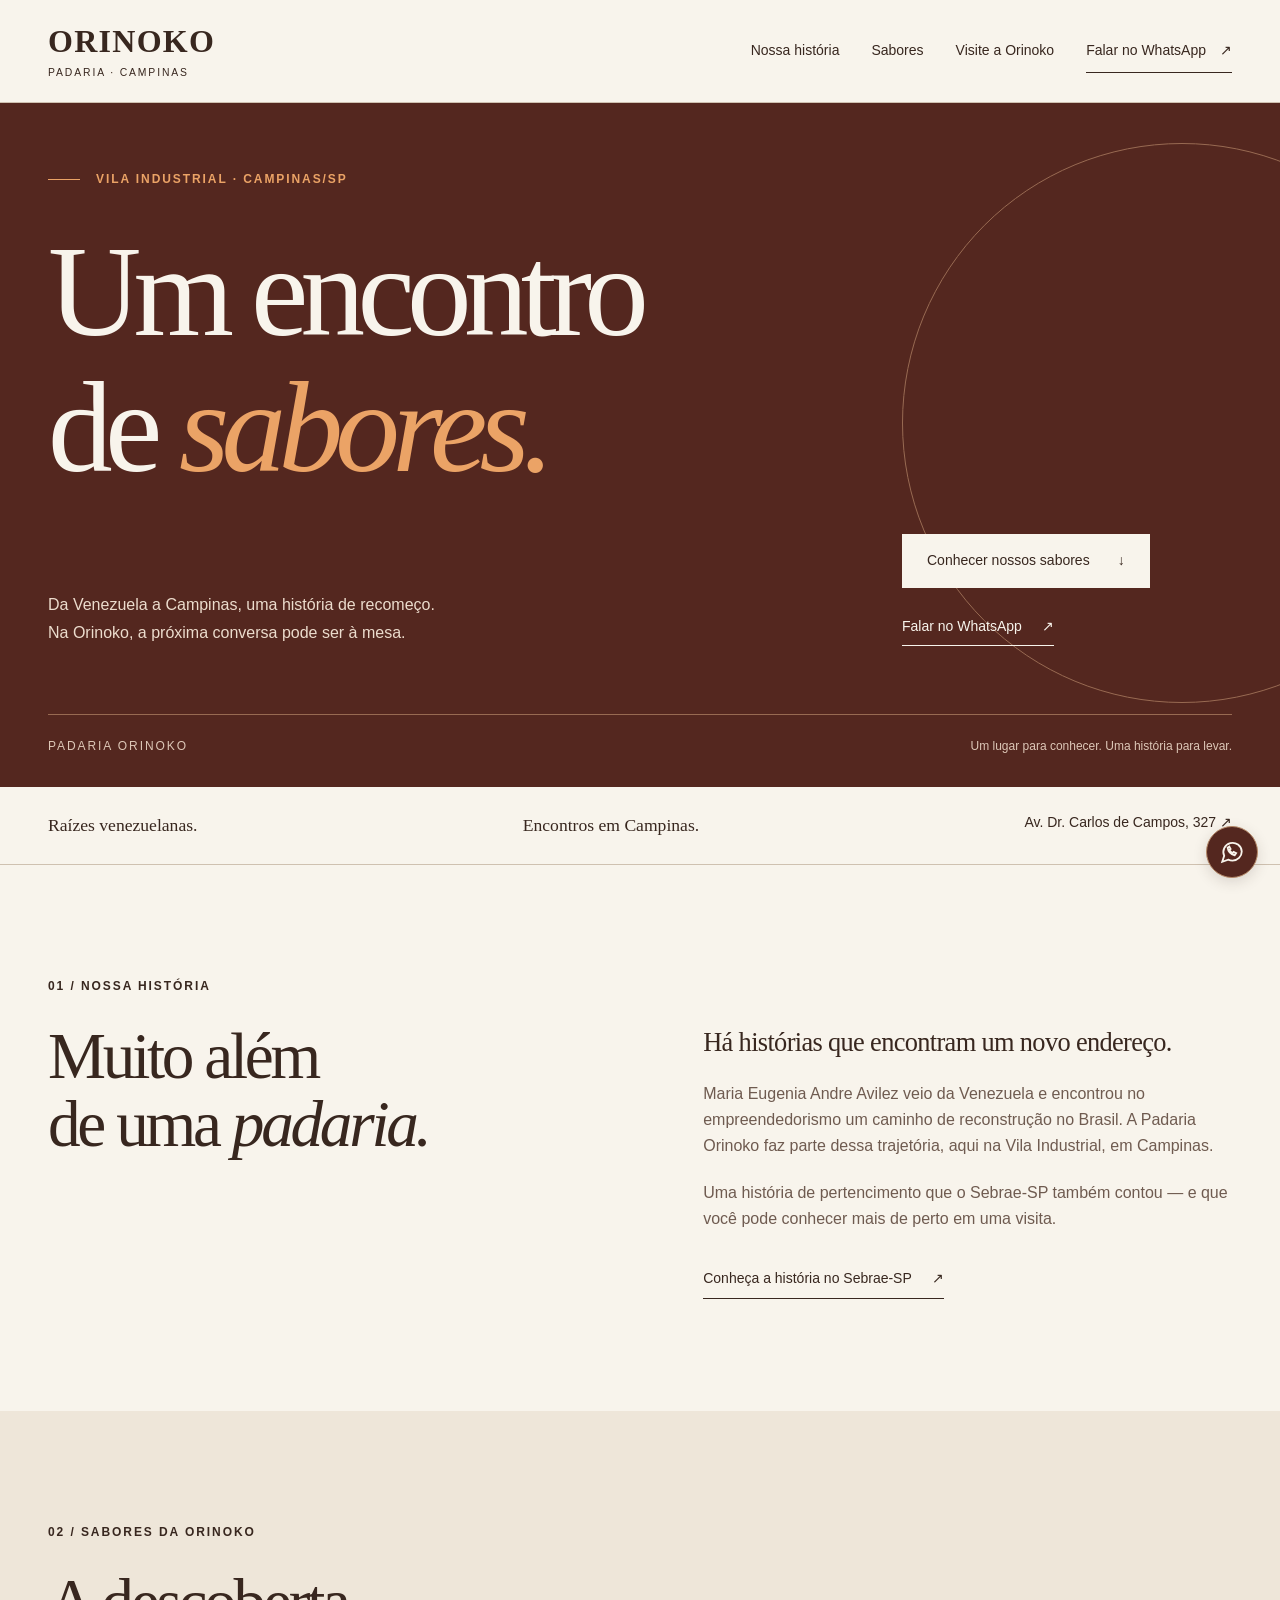
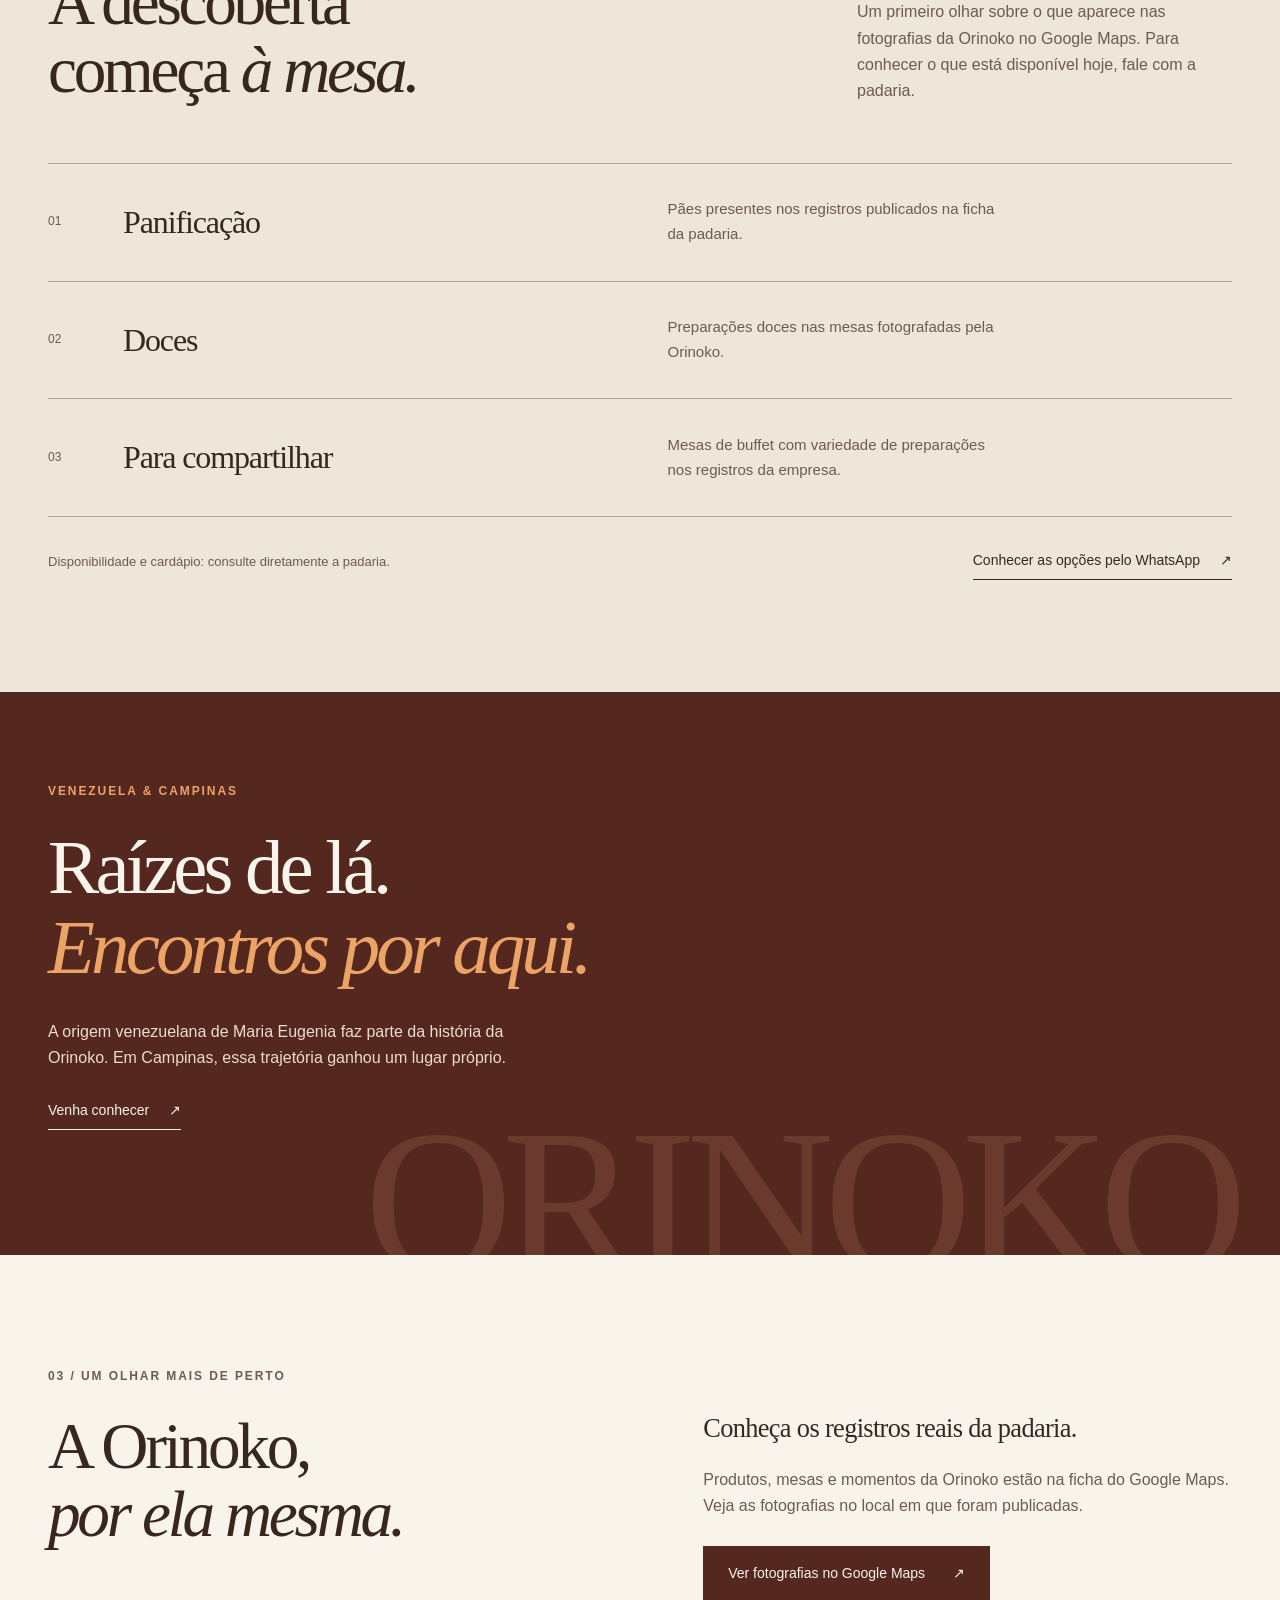
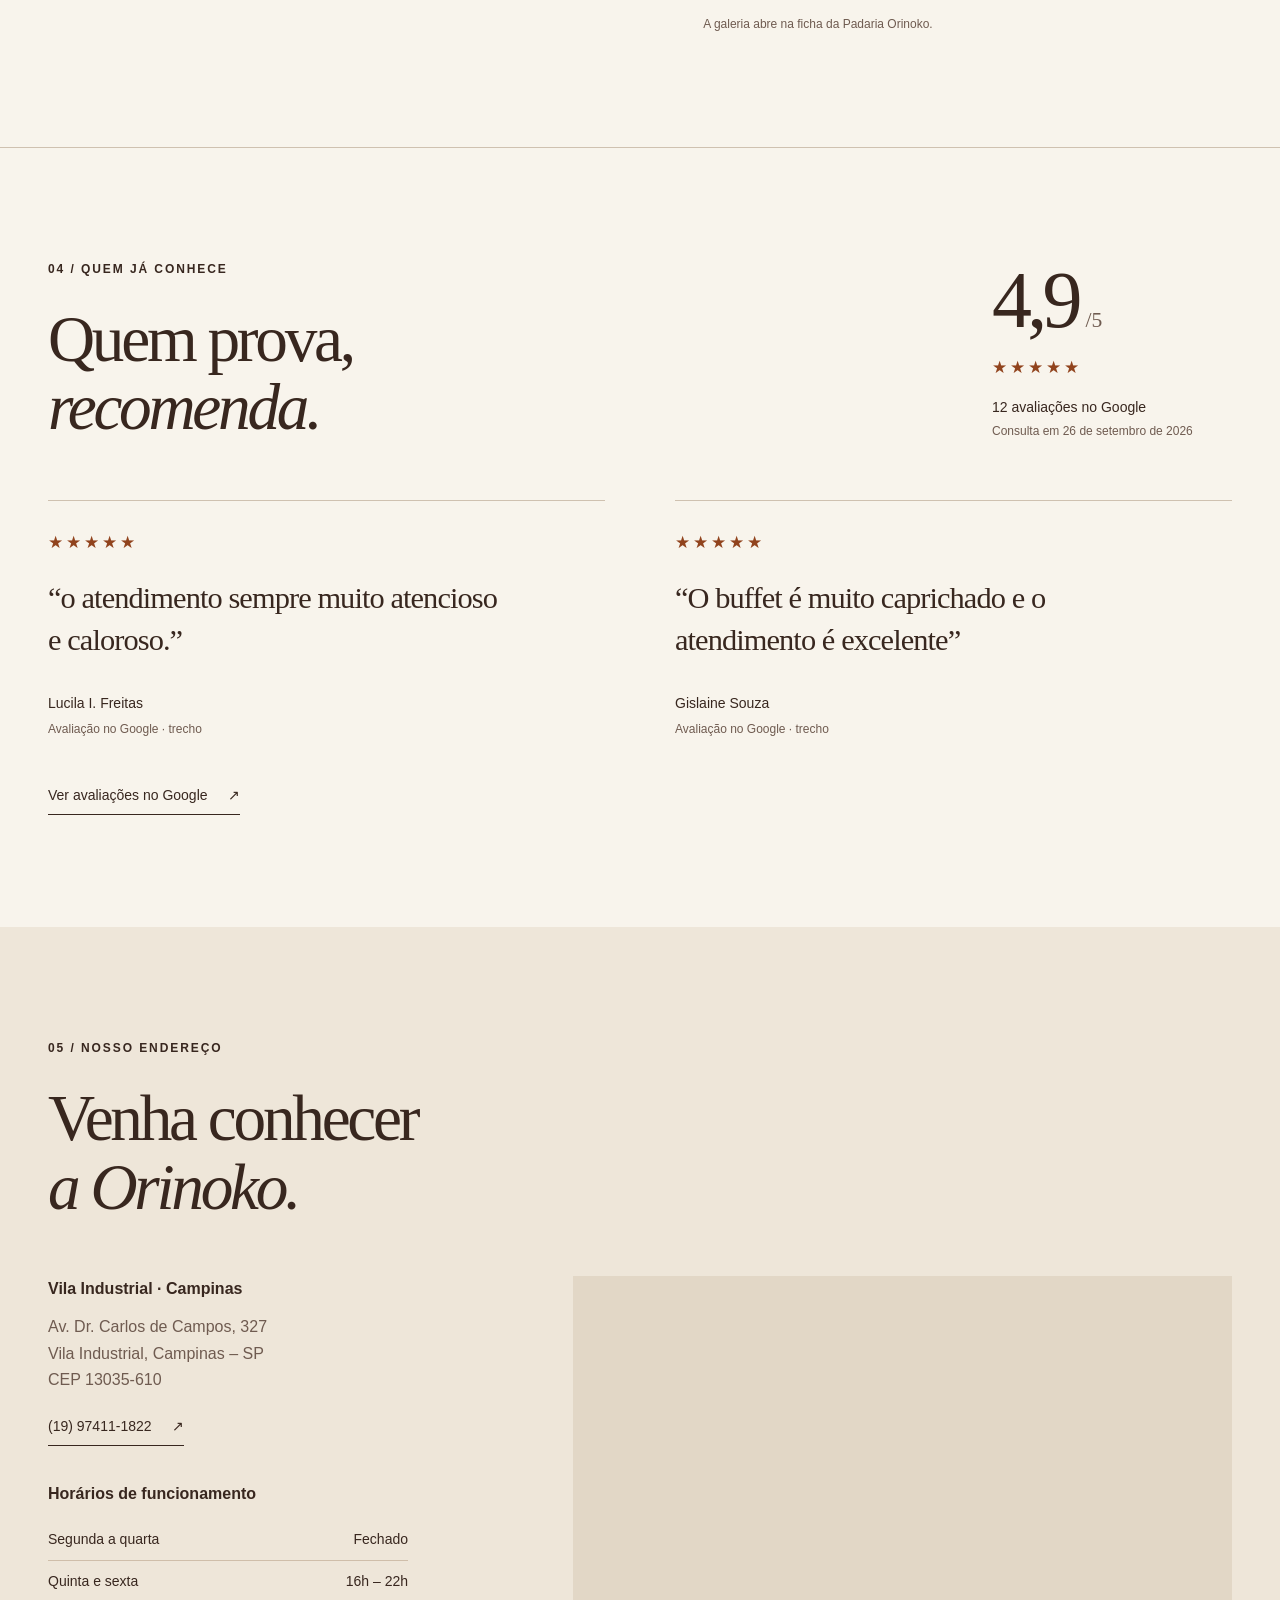
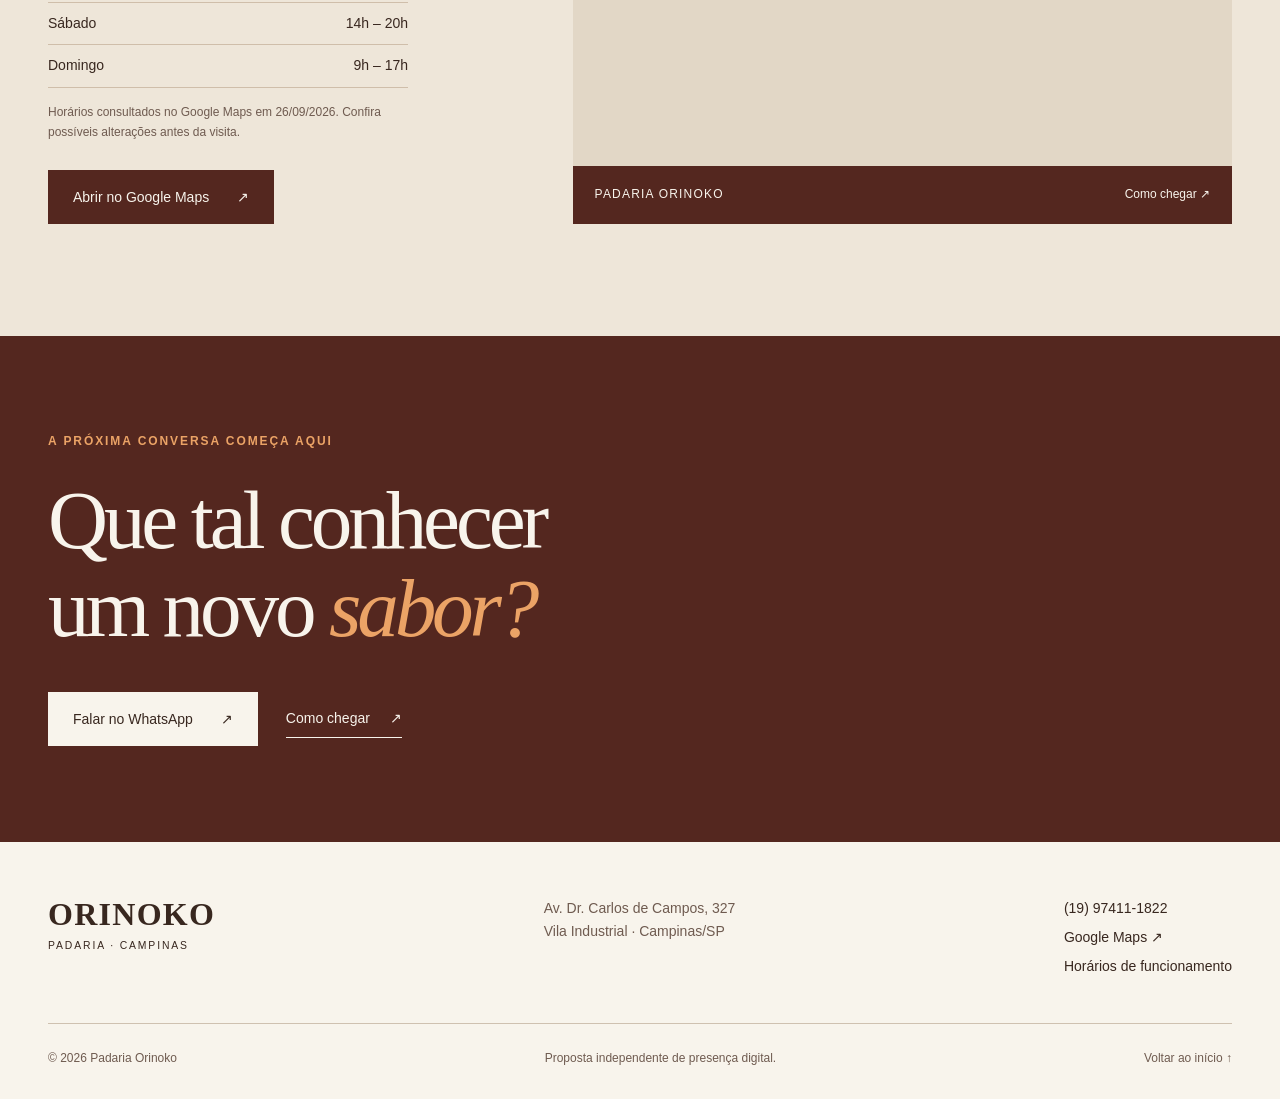
==== commit 3890d010: "fix: refine accessibility and published site metadata" ====
--- a/index.html
+++ b/index.html
@@ -9,6 +9,8 @@
       content="Conheça a Padaria Orinoko, na Vila Industrial em Campinas. Veja a localização, os horários e entre em contato pelo WhatsApp."
     />
     <meta name="theme-color" content="#54271f" />
+    <link rel="canonical" href="https://gustavol266.github.io/Orinoko/" />
+    <meta property="og:url" content="https://gustavol266.github.io/Orinoko/" />
     <meta property="og:type" content="website" />
     <meta property="og:locale" content="pt_BR" />
     <meta property="og:title" content="Padaria Orinoko | Campinas - SP" />
@@ -187,13 +189,11 @@
               <p>
                 Pães presentes nos registros publicados na ficha da padaria.
               </p>
-              <span aria-hidden="true">↗</span>
             </article>
             <article>
               <span class="item-number">02</span>
               <h3>Doces</h3>
               <p>Preparações doces nas mesas fotografadas pela Orinoko.</p>
-              <span aria-hidden="true">↗</span>
             </article>
             <article>
               <span class="item-number">03</span>
@@ -202,7 +202,6 @@
                 Mesas de buffet com variedade de preparações nos registros da
                 empresa.
               </p>
-              <span aria-hidden="true">↗</span>
             </article>
           </div>
           <div class="flavors-footer">
@@ -274,7 +273,9 @@
             </div>
             <div class="rating">
               <span class="rating-number">4,9<span>/5</span></span
-              ><span class="stars" aria-label="4,9 de 5 estrelas">★★★★★</span>
+              ><span class="stars" role="img" aria-label="4,9 de 5 estrelas"
+                >★★★★★</span
+              >
               <p>
                 12 avaliações no Google<br /><small
                   >Consulta em 26 de setembro de 2026</small
@@ -284,7 +285,9 @@
           </div>
           <div class="review-grid">
             <figure>
-              <span class="stars" aria-label="5 de 5 estrelas">★★★★★</span>
+              <span class="stars" role="img" aria-label="5 de 5 estrelas"
+                >★★★★★</span
+              >
               <blockquote>
                 “o atendimento sempre muito atencioso e caloroso.”
               </blockquote>
@@ -293,7 +296,9 @@
               </figcaption>
             </figure>
             <figure>
-              <span class="stars" aria-label="5 de 5 estrelas">★★★★★</span>
+              <span class="stars" role="img" aria-label="5 de 5 estrelas"
+                >★★★★★</span
+              >
               <blockquote>
                 “O buffet é muito caprichado e o atendimento é excelente”
               </blockquote>
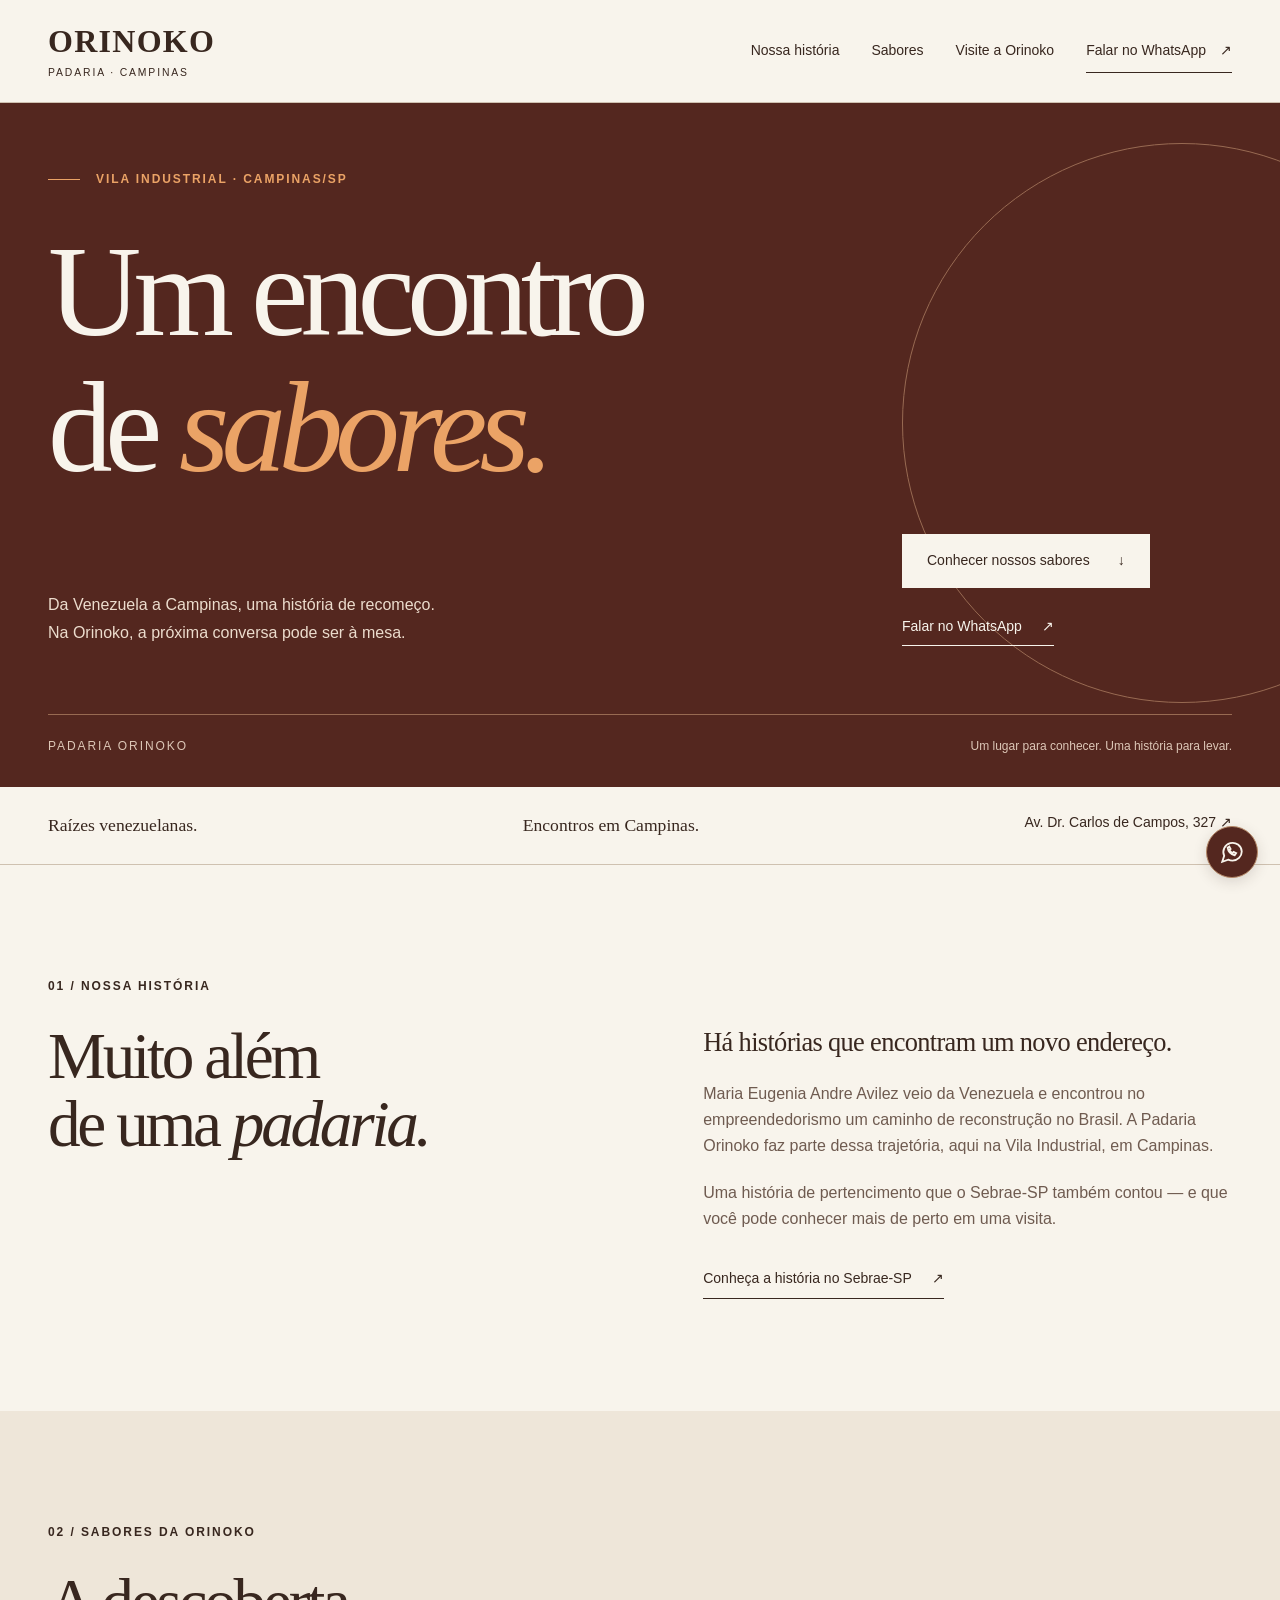
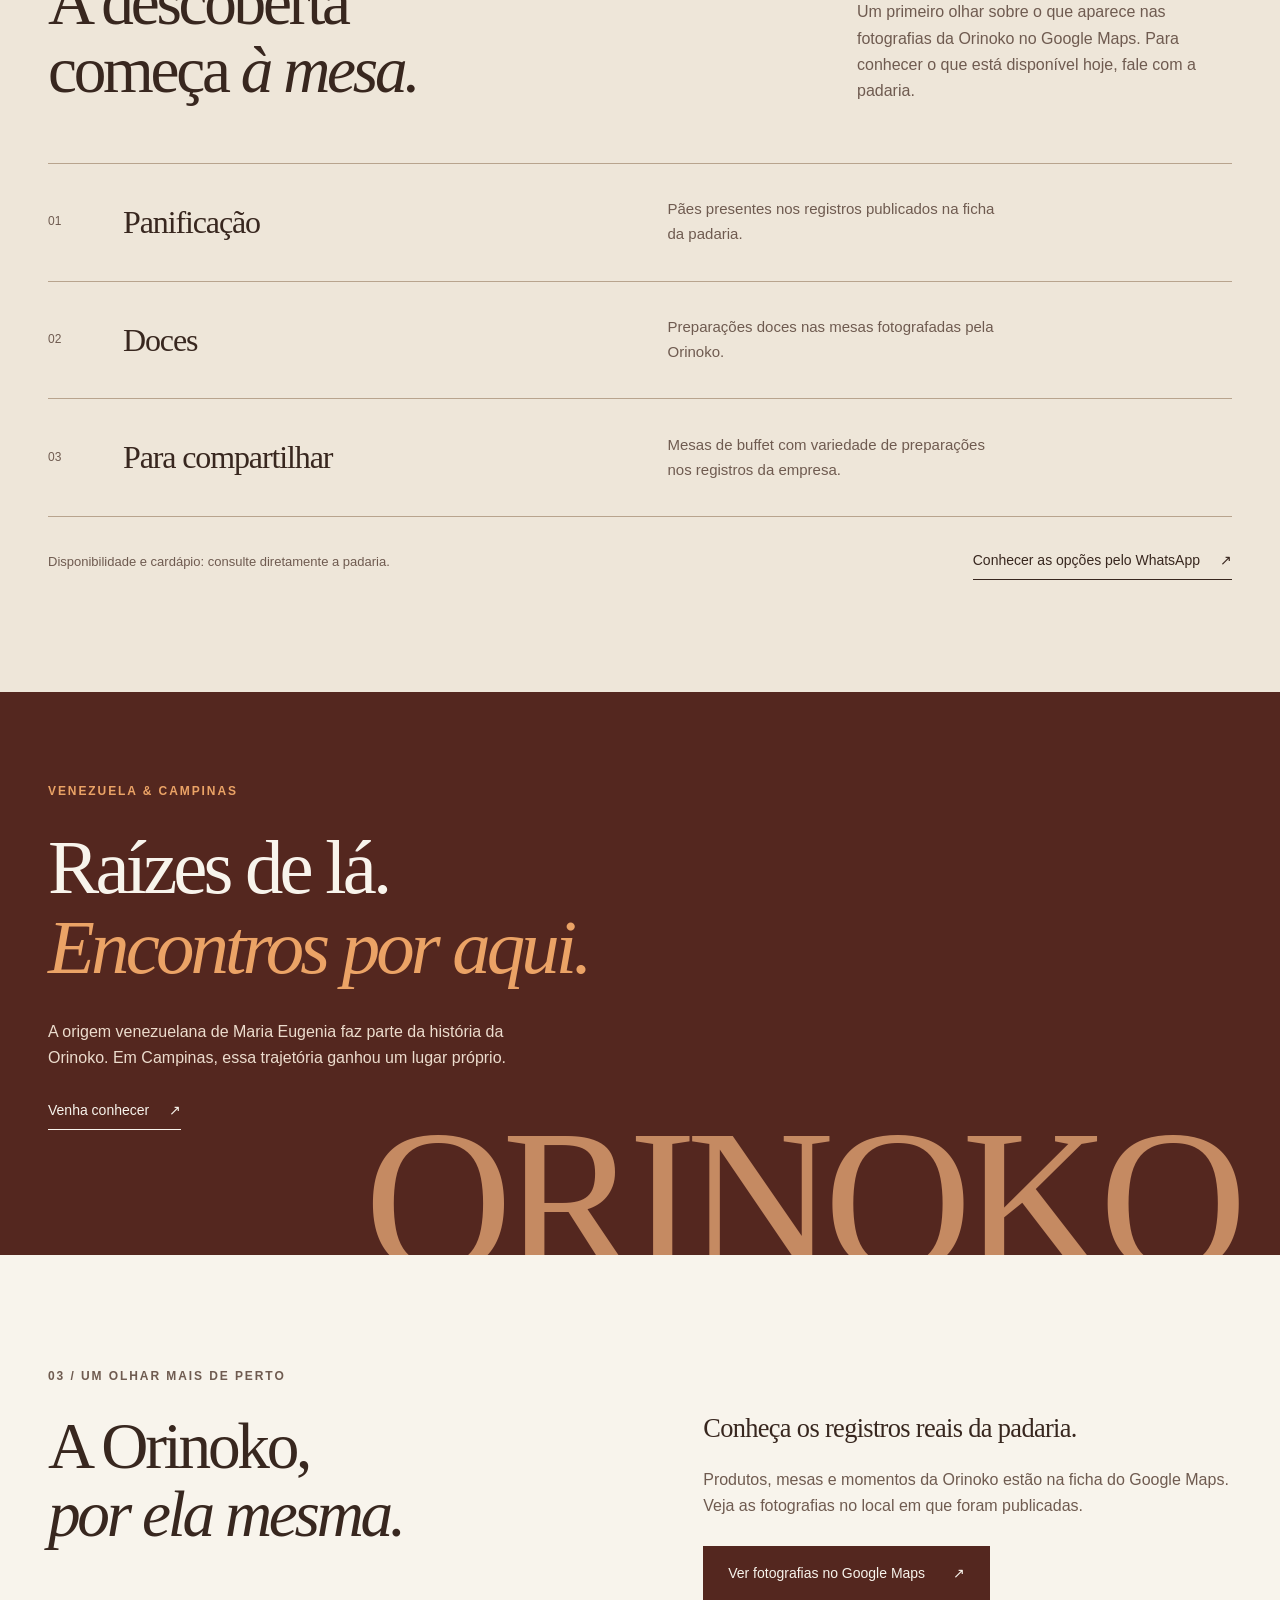
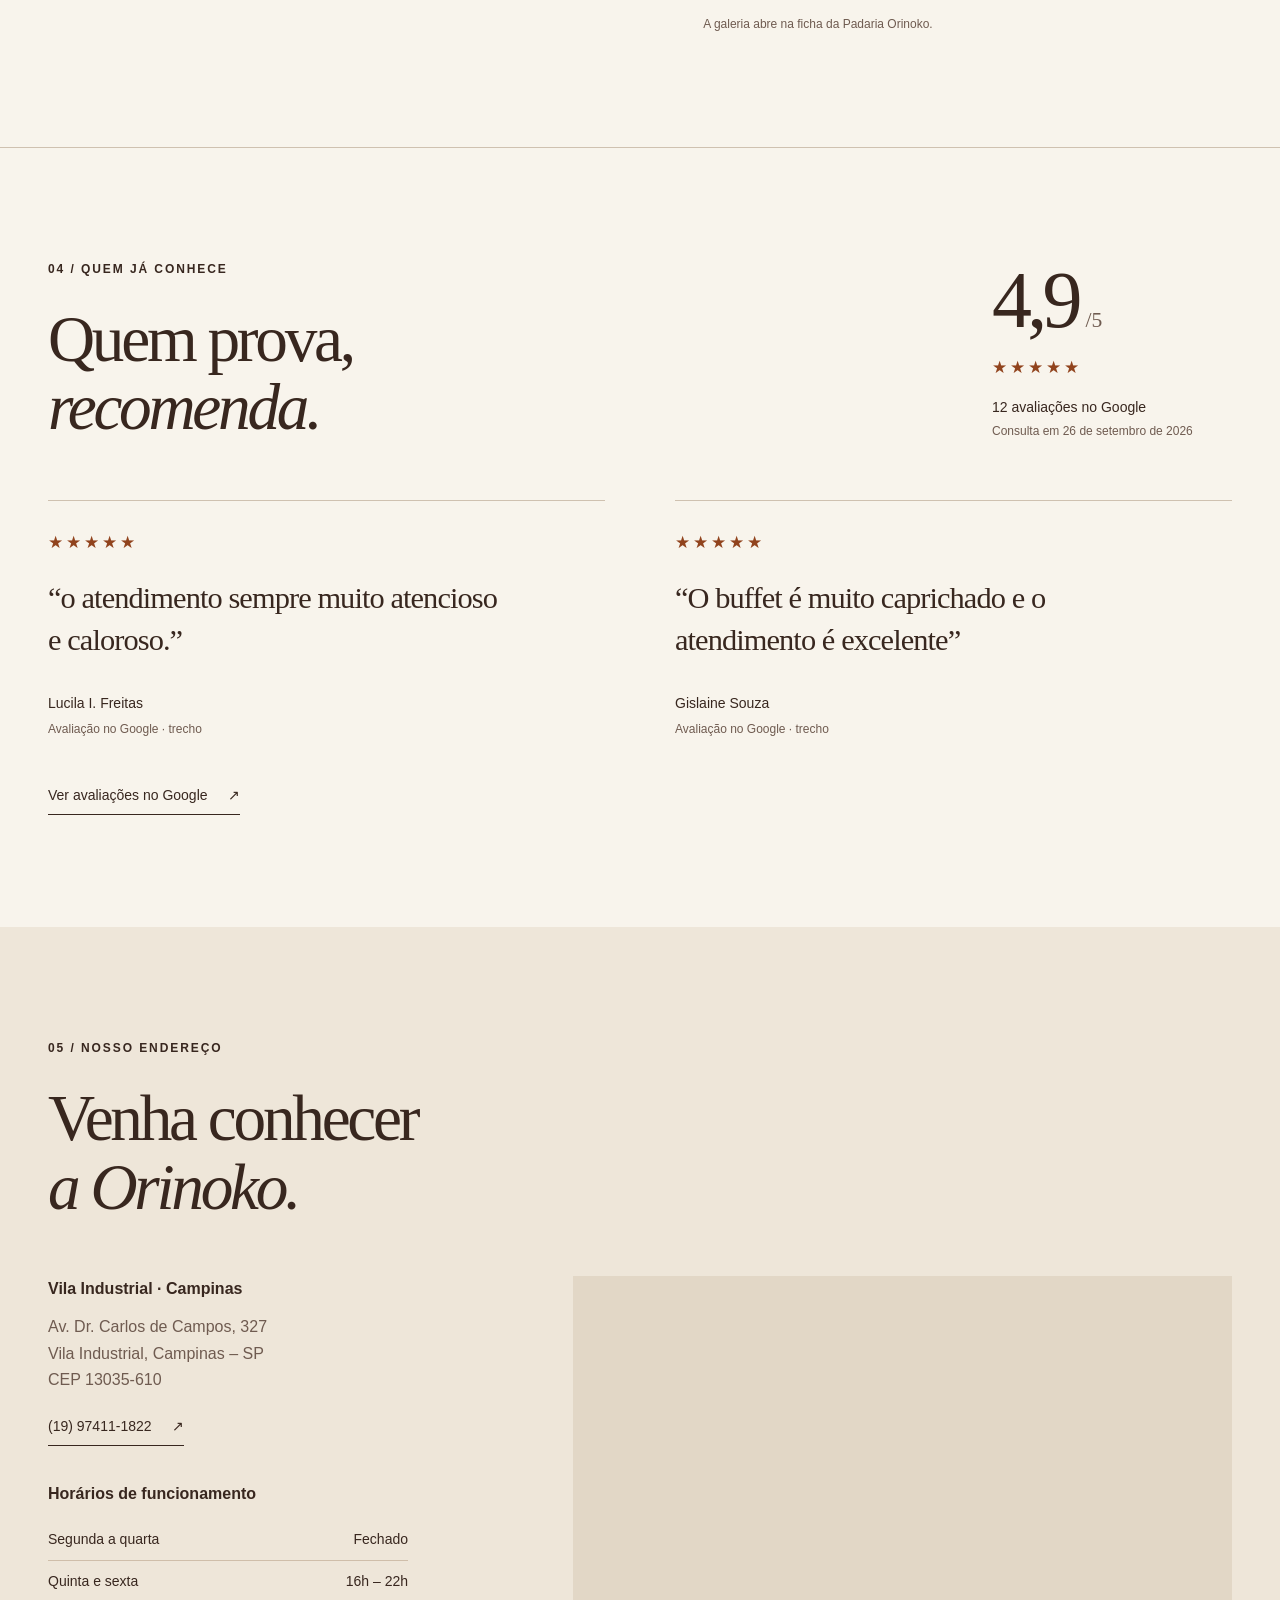
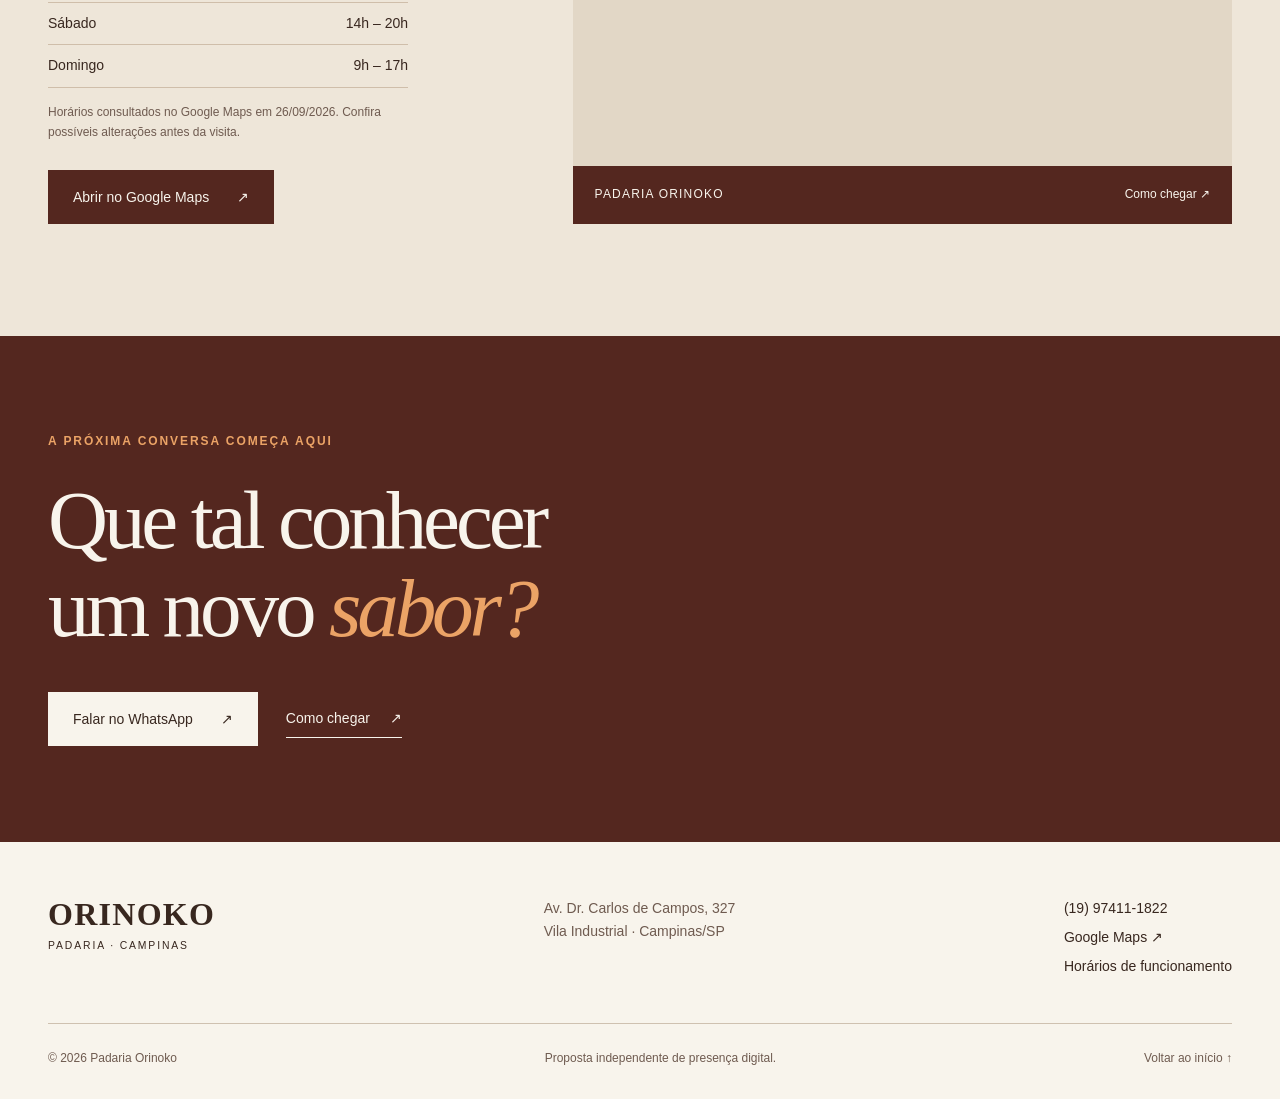
==== commit 4f6d563f: "perf: prevent mobile layout shift and improve contrast" ====
--- a/index.html
+++ b/index.html
@@ -19,6 +19,10 @@
       content="Uma padaria na Vila Industrial. Conheça a Orinoko e planeje sua visita em Campinas."
     />
     <link rel="icon" type="image/svg+xml" href="assets/icons/favicon.svg" />
+    <script>
+      // Establish the enhanced mobile layout before the first paint.
+      document.documentElement.classList.add("js-enabled");
+    </script>
     <link rel="stylesheet" href="css/style.css" />
     <script src="js/main.js" defer></script>
     <script type="application/ld+json">
--- a/css/style.css
+++ b/css/style.css
@@ -385,8 +385,7 @@
   font-size: clamp(7rem, 16vw, 15rem);
   letter-spacing: -0.05em;
   line-height: 1;
-  color: #865240;
-  opacity: 0.45;
+  color: #c58a62;
   pointer-events: none;
 }
 .gallery-grid > div:nth-child(2) {
